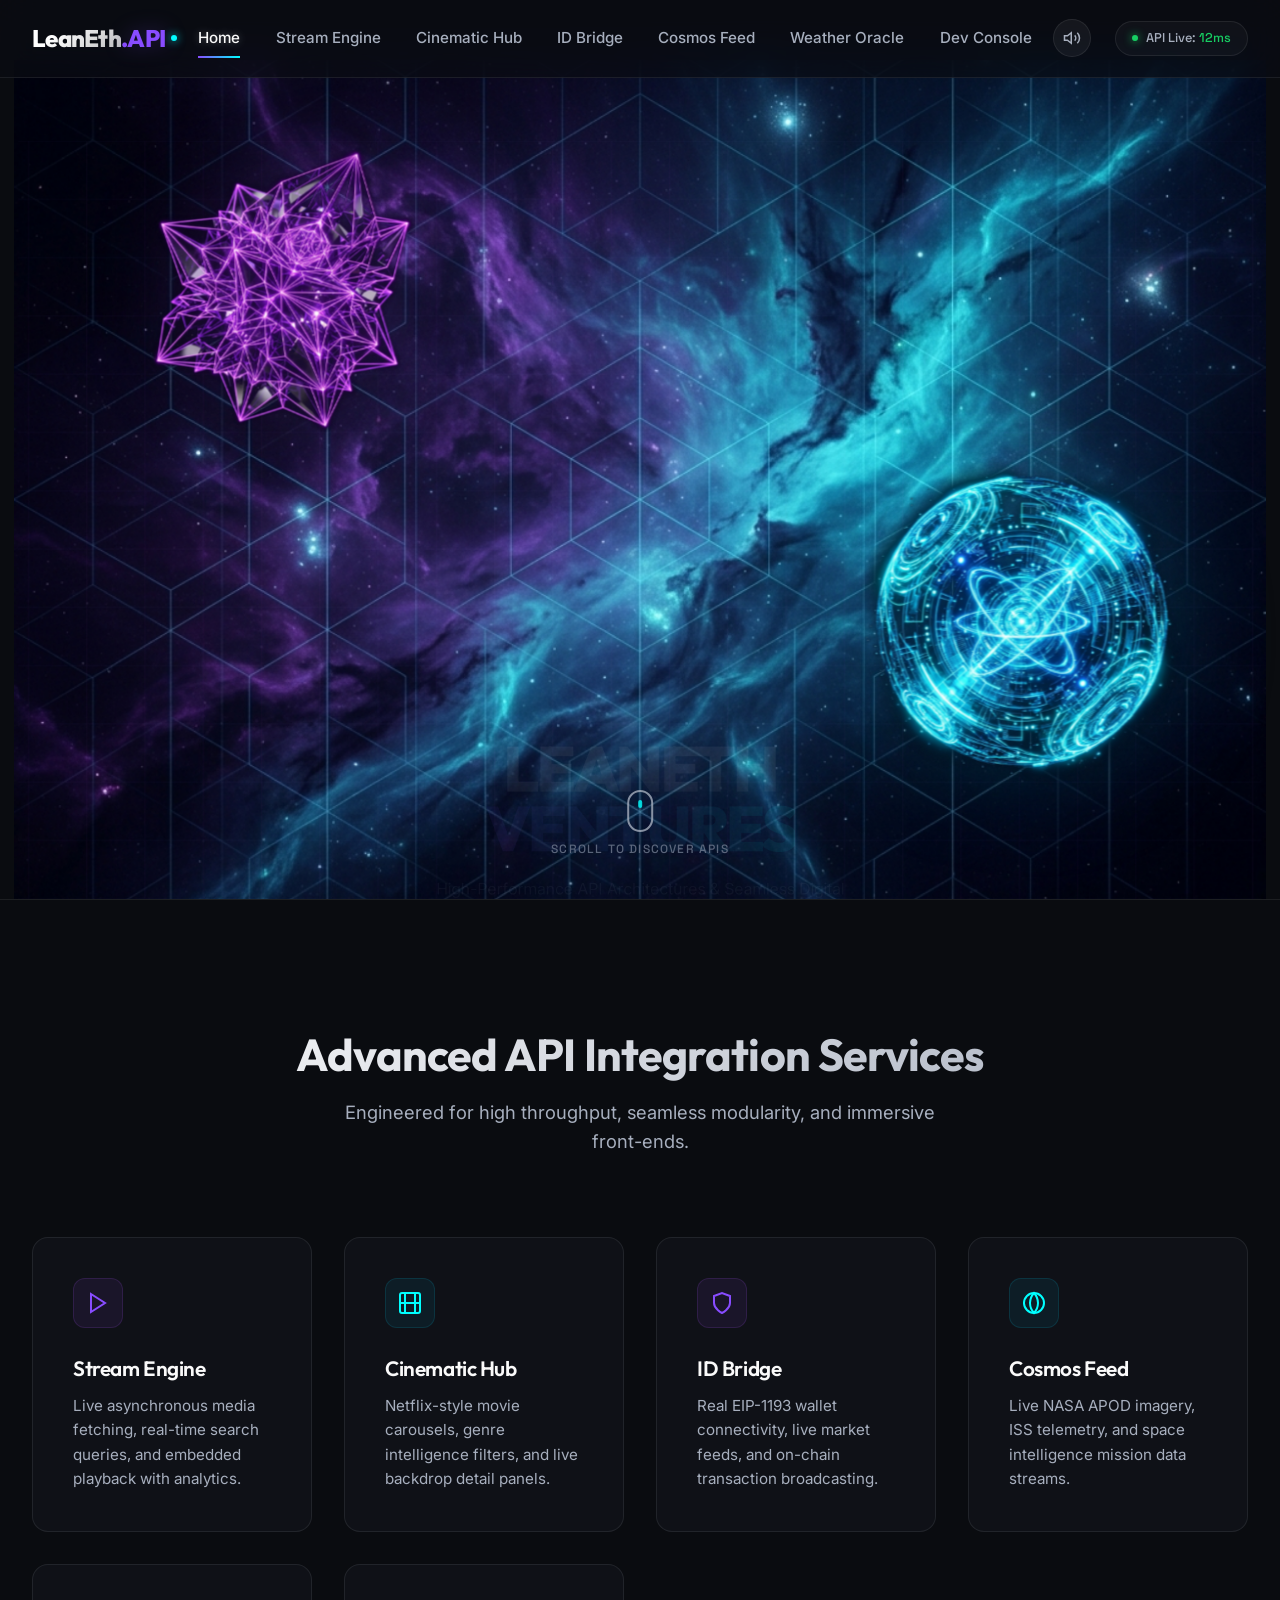
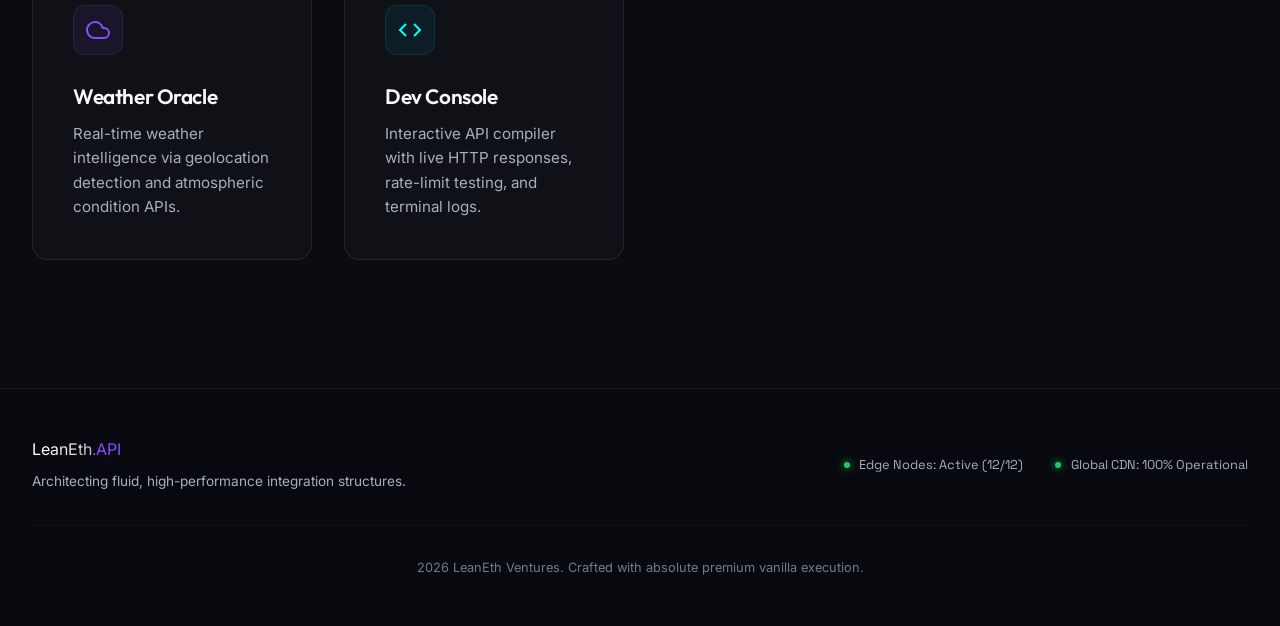
==== index_live.html @ 303ac773 "Fix cinema overlay: in-overlay trailer playback, back/play handlers, iframe allow" ====
﻿<!DOCTYPE html>
<html lang="en">
<head>
    <meta charset="UTF-8">
    <meta name="viewport" content="width=device-width, initial-scale=1.0">
    <title>LeanEth Ventures | High-Performance API Portfolio</title>
    <meta name="description" content="LeanEth Ventures - live streaming, cinematic hub, decentralized identity, NASA cosmos feed, weather intelligence, and developer console.">
    <link rel="preconnect" href="https://fonts.googleapis.com">
    <link rel="preconnect" href="https://fonts.gstatic.com" crossorigin>
    <link href="https://fonts.googleapis.com/css2?family=Inter:wght@300;400;500;600;700&family=Outfit:wght@400;500;600;700;800&family=Space+Grotesk:wght@400;500;600;700&display=swap" rel="stylesheet">
    <link rel="stylesheet" href="css/main.css">
    <link rel="stylesheet" href="css/hero.css">
    <link rel="stylesheet" href="css/router.css">
    <link rel="stylesheet" href="css/dashboards.css">
    <link rel="stylesheet" href="css/api-panels.css">
</head>
<body>
    <audio id="sound-click" src="https://assets.mixkit.co/active_storage/sfx/2568/2568-84.wav" preload="auto"></audio>
    <audio id="sound-success" src="https://assets.mixkit.co/active_storage/sfx/2019/2019-84.wav" preload="auto"></audio>
    <div id="transition-curtain">
        <div class="curtain-line"></div>
        <div class="curtain-logo">LeanEth</div>
    </div>
    <header class="navbar">
        <div class="nav-container">
            <a href="#home" class="nav-logo" id="logo-nav">
                <span class="logo-text">LeanEth</span><span class="logo-sub">.API</span>
                <span class="logo-pulse"></span>
            </a>
            <nav class="nav-links">
                <a href="#home" class="nav-link active" data-link="home">Home</a>
                <a href="#stream" class="nav-link" data-link="stream">Stream Engine</a>
                <a href="#cinema" class="nav-link" data-link="cinema">Cinematic Hub</a>
                <a href="#identity" class="nav-link" data-link="identity">ID Bridge</a>
                <a href="#cosmos" class="nav-link" data-link="cosmos">Cosmos Feed</a>
                <a href="#weather" class="nav-link" data-link="weather">Weather Oracle</a>
                <a href="#sandbox" class="nav-link" data-link="sandbox">Dev Console</a>
            </nav>
            <button class="hamburger" id="hamburger-btn" aria-label="Menu">
                <span></span><span></span><span></span>
            </button>
            <div class="mobile-nav" id="mobile-nav">
                <a href="#home" class="nav-link active" data-link="home">Home</a>
                <a href="#stream" class="nav-link" data-link="stream">Stream Engine</a>
                <a href="#cinema" class="nav-link" data-link="cinema">Cinematic Hub</a>
                <a href="#identity" class="nav-link" data-link="identity">ID Bridge</a>
                <a href="#cosmos" class="nav-link" data-link="cosmos">Cosmos Feed</a>
                <a href="#weather" class="nav-link" data-link="weather">Weather Oracle</a>
                <a href="#sandbox" class="nav-link" data-link="sandbox">Dev Console</a>
            </div>
            <div class="nav-controls">
                <button class="sound-toggle" id="btn-sound" title="Toggle Interface Sounds">
                    <svg class="sound-icon-on" viewBox="0 0 24 24" width="18" height="18" fill="none" stroke="currentColor" stroke-width="2"><polygon points="11 5 6 9 2 9 2 15 6 15 11 19 11 5"></polygon><path d="M19.07 4.93a10 10 0 0 1 0 14.14M15.54 8.46a5 5 0 0 1 0 7.07"></path></svg>
                    <svg class="sound-icon-off hidden" viewBox="0 0 24 24" width="18" height="18" fill="none" stroke="currentColor" stroke-width="2"><polygon points="11 5 6 9 2 9 2 15 6 15 11 19 11 5"></polygon><line x1="23" y1="9" x2="17" y2="15"></line><line x1="17" y1="9" x2="23" y2="15"></line></svg>
                </button>
                <div class="api-status">
                    <span class="status-pulse"></span>
                    <span class="status-text">API Live: <span id="ping-ms">14ms</span></span>
                </div>
            </div>
        </div>
    </header>
    <main class="main-content">
        <!-- HOME -->
        <section id="home" class="view-panel active">
            <div class="parallax-container">
                <div class="parallax-layer layer-bg" style="background-image: url('assets/bg-nebula.png');"></div>
                <div class="parallax-layer layer-grid"></div>
                <div class="parallax-layer layer-shape-1"><img src="assets/shape3d-1.png" alt="3D Crystal" class="shape-3d float-anim-1"></div>
                <div class="parallax-layer layer-text">
                    <h1 class="hero-title"><span class="text-glow">LEANETH</span><span class="text-gradient">VENTURES</span></h1>
                    <p class="hero-subtitle">High-Performance API Architectures &amp; Seamless Digital Products</p>
                    <div class="hero-actions">
                        <a href="#stream" class="btn btn-primary btn-magnetic">Explore Portals</a>
                        <a href="#sandbox" class="btn btn-secondary btn-magnetic">Developer Console</a>
                    </div>
                </div>
                <div class="parallax-layer layer-shape-2"><img src="assets/shape3d-2.png" alt="3D Sphere" class="shape-3d float-anim-2"></div>
                <div class="scroll-indicator"><span class="mouse-icon"><span class="mouse-wheel"></span></span><span class="scroll-label">Scroll to Discover APIs</span></div>
            </div>
            <div class="home-features">
                <div class="features-header">
                    <h2>Advanced API Integration Services</h2>
                    <p>Engineered for high throughput, seamless modularity, and immersive front-ends.</p>
                </div>
                <div class="feature-grid">
                    <div class="feature-card" onclick="navigateTo('stream')"><div class="feature-icon"><svg viewBox="0 0 24 24" width="24" height="24" fill="none" stroke="currentColor" stroke-width="2"><polygon points="5 3 19 12 5 21 5 3"></polygon></svg></div><h3>Stream Engine</h3><p>Live asynchronous media fetching, real-time search queries, and embedded playback with analytics.</p></div>
                    <div class="feature-card" onclick="navigateTo('cinema')"><div class="feature-icon"><svg viewBox="0 0 24 24" width="24" height="24" fill="none" stroke="currentColor" stroke-width="2"><rect x="2" y="2" width="20" height="20" rx="2"></rect><line x1="7" y1="2" x2="7" y2="22"></line><line x1="17" y1="2" x2="17" y2="22"></line><line x1="2" y1="12" x2="22" y2="12"></line></svg></div><h3>Cinematic Hub</h3><p>Netflix-style movie carousels, genre intelligence filters, and live backdrop detail panels.</p></div>
                    <div class="feature-card" onclick="navigateTo('identity')"><div class="feature-icon"><svg viewBox="0 0 24 24" width="24" height="24" fill="none" stroke="currentColor" stroke-width="2"><path d="M12 22s8-4 8-10V5l-8-3-8 3v7c0 6 8 10 8 10z"></path></svg></div><h3>ID Bridge</h3><p>Real EIP-1193 wallet connectivity, live market feeds, and on-chain transaction broadcasting.</p></div>
                    <div class="feature-card" onclick="navigateTo('cosmos')"><div class="feature-icon"><svg viewBox="0 0 24 24" width="24" height="24" fill="none" stroke="currentColor" stroke-width="2"><circle cx="12" cy="12" r="10"></circle><path d="M12 2a15.3 15.3 0 0 1 4 10 15.3 15.3 0 0 1-4 10 15.3 15.3 0 0 1-4-10 15.3 15.3 0 0 1 4-10z"></path></svg></div><h3>Cosmos Feed</h3><p>Live NASA APOD imagery, ISS telemetry, and space intelligence mission data streams.</p></div>
                    <div class="feature-card" onclick="navigateTo('weather')"><div class="feature-icon"><svg viewBox="0 0 24 24" width="24" height="24" fill="none" stroke="currentColor" stroke-width="2"><path d="M18 10h-1.26A8 8 0 1 0 9 20h9a5 5 0 0 0 0-10z"></path></svg></div><h3>Weather Oracle</h3><p>Real-time weather intelligence via geolocation detection and atmospheric condition APIs.</p></div>
                    <div class="feature-card" onclick="navigateTo('sandbox')"><div class="feature-icon"><svg viewBox="0 0 24 24" width="24" height="24" fill="none" stroke="currentColor" stroke-width="2"><polyline points="16 18 22 12 16 6"></polyline><polyline points="8 6 2 12 8 18"></polyline></svg></div><h3>Dev Console</h3><p>Interactive API compiler with live HTTP responses, rate-limit testing, and terminal logs.</p></div>
                </div>
            </div>
        </section>

        <!-- STREAM ENGINE -->
        <section id="stream" class="view-panel">
            <div class="dashboard-wrapper">
                <div class="dashboard-header"><div><span class="badge badge-purple">Live Streams + Search</span><h1>Stream Engine</h1><p>Live news channels from major global networks, or search for content.</p></div><div class="dashboard-actions"><input type="text" id="yt-search-input" placeholder="Search streams or topics..." class="search-input"><button id="yt-search-btn" class="btn btn-primary">Search</button></div></div>
                <div class="stream-tabs">
                    <button class="stream-tab active" data-tab="news">&#128250; Live</button>
                    <button class="stream-tab" data-tab="search">&#128269; Search</button>
                </div>
                <div class="stream-hero" id="stream-hero">
                    <div class="stream-hero-backdrop" id="stream-hero-backdrop"></div>
                    <div class="stream-hero-gradient"></div>
                    <div class="stream-hero-content">
                        <div class="stream-hero-logo" id="stream-hero-logo"></div>
                        <div class="stream-hero-text">
                            <h2 class="stream-hero-title" id="stream-hero-title">Select a Stream</h2>
                            <p class="stream-hero-desc" id="stream-hero-desc">Choose a channel from the list or search for content.</p>
                        </div>
                    </div>
                </div>
                <div class="dashboard-grid">
                    <div class="grid-card main-pane"><div class="player-container"><div class="player-aspect"><div id="yt-player-placeholder" class="player-placeholder"><div class="placeholder-logo"><span class="logo-text">LeanEth</span><span class="logo-sub">.API</span></div><p>Select a stream or search for content.</p></div><div id="yt-player"></div></div></div><div class="video-meta"><h2 id="yt-video-title">Select a Stream</h2><p id="yt-video-desc">Choose a channel from the list or search for content.</p></div></div>
                    <div class="grid-card catalog-pane"><div class="pane-header"><h3 id="stream-pane-title">&#127250; Live Channels</h3><span class="api-ping-indicator" id="yt-api-status">Ready</span></div><div class="video-list-scrollable" id="yt-video-list"></div></div>
                    <div class="grid-card full-width metrics-pane"><div class="metrics-grid"><div class="metric-box"><span class="metric-label">Stream Latency</span><span class="metric-val text-cyan" id="yt-metric-latency">--</span></div><div class="metric-box"><span class="metric-label">Cache Status</span><span class="metric-val text-purple">HIT (Varnish)</span></div><div class="metric-box"><span class="metric-label">Source</span><span class="metric-val" id="yt-metric-quota">Live Stream</span></div><div class="metric-box"><span class="metric-label">Stream Type</span><span class="metric-val text-glow">Live / On-Demand</span></div></div></div>
                </div>
            </div>
        </section>

        <!-- CINEMATIC HUB -->
        <section id="cinema" class="view-panel">
            <div class="cinema-wrapper">
                <div class="cinema-hero" id="cinema-hero">
                    <div class="cinema-hero-backdrop" id="cinema-hero-backdrop"></div>
                    <div class="cinema-hero-gradient"></div>
                    <div class="cinema-hero-content">
                        <span class="cinema-hero-badge" id="cinema-hero-badge">Trending</span>
                        <h1 class="cinema-hero-title" id="cinema-hero-title">Loading...</h1>
                        <div class="cinema-hero-meta">
                            <span id="cinema-hero-year">—</span>
                            <span class="cinema-hero-rating" id="cinema-hero-rating">★ —</span>
                            <span id="cinema-hero-genre">—</span>
                        </div>
                        <p class="cinema-hero-desc" id="cinema-hero-desc">Discover the latest movies</p>
                        <div class="cinema-hero-actions">
                            <button class="btn btn-primary btn-glow btn-play-hero" id="cinema-hero-play">&#9654; Play</button>
                            <button class="btn btn-secondary btn-info-hero" id="cinema-hero-info">More Info</button>
                        </div>
                    </div>
                    <div class="cinema-hero-dots" id="cinema-hero-dots"></div>
                </div>
                <div class="cinema-browser">
                    <div class="cinema-type-tabs">
                        <button class="cinema-type-tab active" data-type="movie">&#127910; Movies</button>
                        <button class="cinema-type-tab" data-type="tv">&#128250; TV Series</button>
                    </div>
                    <div class="cinema-tabs" id="cinema-tabs">
                        <button class="cinema-tab active" data-company="">Trending</button>
                        <button class="cinema-tab" data-company="213"><img class="tab-logo-img" src="" alt="Netflix" data-cid="213"><span>Netflix</span></button>
                        <button class="cinema-tab" data-company="19551"><img class="tab-logo-img" src="" alt="HBO" data-cid="19551"><span>HBO</span></button>
                        <button class="cinema-tab" data-company="174"><img class="tab-logo-img" src="" alt="Warner" data-cid="174"><span>Warner</span></button>
                        <button class="cinema-tab" data-company="420"><img class="tab-logo-img" src="" alt="Marvel" data-cid="420"><span>Marvel</span></button>
                        <button class="cinema-tab" data-company="2"><img class="tab-logo-img" src="" alt="Disney" data-cid="2"><span>Disney</span></button>
                        <button class="cinema-tab" data-watch="9"><img class="tab-logo-img" src="" alt="Prime Video" data-cid="9"><span>Prime Video</span></button>
                        <button class="cinema-tab" data-watch="350"><img class="tab-logo-img" src="" alt="Apple TV+" data-cid="350"><span>Apple TV+</span></button>
                        <button class="cinema-tab" data-watch="15"><img class="tab-logo-img" src="" alt="Hulu" data-cid="15"><span>Hulu</span></button>
                        <button class="cinema-tab" data-watch="2303"><img class="tab-logo-img" src="" alt="Paramount+" data-cid="2303"><span>Paramount+</span></button>
                        <button class="cinema-tab" data-watch="386"><img class="tab-logo-img" src="" alt="Peacock" data-cid="386"><span>Peacock</span></button>
                        <button class="cinema-tab" data-watch="2528"><img class="tab-logo-img" src="" alt="YouTube TV" data-cid="2528"><span>YouTube TV</span></button>
                        <button class="cinema-tab" data-watch="257"><img class="tab-logo-img" src="" alt="fuboTV" data-cid="257"><span>fuboTV</span></button>
                        <button class="cinema-tab" data-watch="300"><img class="tab-logo-img" src="" alt="Pluto TV" data-cid="300"><span>Pluto TV</span></button>
                        <button class="cinema-tab" data-company="celebrities">&#127916; Celebrities</button>
                    </div>
                    <div class="cinema-search" id="cinema-search">
                        <input type="text" id="cinema-search-input" placeholder="Search movies, actors, keywords..." class="search-input">
                        <button id="cinema-search-btn" class="btn btn-primary">Search</button>
                    </div>
                    <div class="genre-pill-slider" id="genre-pill-slider">
                        <button class="genre-pill active" data-genre="all">All Genres</button>
                        <button class="genre-pill" data-genre="action">Action</button>
                        <button class="genre-pill" data-genre="sci-fi">Sci-Fi</button>
                        <button class="genre-pill" data-genre="adventure">Adventure</button>
                        <button class="genre-pill" data-genre="horror">Horror</button>
                        <button class="genre-pill" data-genre="comedy">Comedy</button>
                        <button class="genre-pill" data-genre="drama">Drama</button>
                        <button class="genre-pill" data-genre="animation">Animation</button>
                    </div>
                    <div class="movie-carousel-container">
                        <div class="movie-carousel" id="movie-cards-container"></div>
                        <button class="carousel-nav nav-left" id="carousel-left"><svg viewBox="0 0 24 24" width="24" height="24" fill="none" stroke="currentColor" stroke-width="2"><polyline points="15 18 9 12 15 6"></polyline></svg></button>
                        <button class="carousel-nav nav-right" id="carousel-right"><svg viewBox="0 0 24 24" width="24" height="24" fill="none" stroke="currentColor" stroke-width="2"><polyline points="9 18 15 12 9 6"></polyline></svg></button>
                    </div>
                </div>
            </div>
            <div class="cinema-overlay hidden" id="cinema-overlay">
                <div class="cinema-overlay-scroll">
                    <div class="cinema-overlay-backdrop" id="cinema-overlay-backdrop">
                        <div class="cinema-overlay-gradient"></div>
                    </div>
                    <div class="cinema-overlay-body">
                        <div class="cinema-overlay-poster-col">
                            <img src="" id="cinema-overlay-poster" alt="Poster">
                        </div>
                        <div class="cinema-overlay-details">
                            <h2 id="cinema-overlay-title">Title</h2>
                            <div class="cinema-overlay-meta">
                                <span id="cinema-overlay-year">—</span>
                                <span class="cinema-rating" id="cinema-overlay-rating">★ —</span>
                                <span id="cinema-overlay-genre">—</span>
                            </div>
                            <p class="cinema-overview" id="cinema-overlay-overview"></p>
                            <button class="btn btn-primary btn-glow btn-play-overlay" id="cinema-overlay-play">&#9654; Play</button>
                            <div class="movie-player-wrap hidden" id="cinema-overlay-player"><iframe id="cinema-overlay-iframe" width="100%" height="100%" frameborder="0" allowfullscreen allow="autoplay"></iframe></div>
                            <div class="episode-picker hidden" id="episode-picker"><div class="episode-picker-inner" id="episode-picker-inner"></div></div>
                            <div class="cinema-overlay-back-wrap">
                                <button class="cinema-overlay-back" id="cinema-overlay-back">&#8592; Back</button>
                                <button class="cinema-overlay-close" id="cinema-overlay-close">&times;</button>
                            </div>
                            <div class="cinema-extra" id="cinema-overlay-extra"></div>
                            <div class="cinema-trailers-section" id="cinema-trailers-section">
                                <h4>Trailers</h4>
                                <div class="cinema-trailers" id="cinema-overlay-trailers"></div>
                            </div>
                            <div class="cinema-cast-section">
                                <h4>Cast</h4>
                                <div class="cinema-cast" id="cinema-overlay-cast"></div>
                            </div>
                            <div class="cinema-posters-section" id="cinema-posters-section">
                                <h4>Posters</h4>
                                <div class="cinema-posters" id="cinema-overlay-posters"></div>
                            </div>
                        </div>
                    </div>
                </div>
            </div>
        </section>

        <!-- IDENTITY BRIDGE -->
        <section id="identity" class="view-panel">
            <div class="dashboard-wrapper">
                <div class="dashboard-header"><div><span class="badge badge-purple">Web3 EIP-1193 JSON-RPC</span><h1>Decentralized Identity Bridge</h1><p>Real EVM wallet connections, live CoinGecko feeds, and on-chain transaction broadcasting.</p></div><button id="web3-connect-btn" class="btn btn-primary btn-glow">Connect Wallet</button></div>
                <div class="web3-grid">
                    <div class="grid-card wallet-status-card">
                        <div class="card-header-accent font-space"><h3>WALLET IDENTITY</h3><span class="wallet-badge" id="wallet-connected-badge">DISCONNECTED</span></div>
                        <div class="wallet-body">
                            <div class="wallet-stat-row"><span class="label">Provider</span><span class="val text-muted" id="wallet-provider-val">-</span></div>
                            <div class="wallet-stat-row"><span class="label">Address</span><span class="val font-mono" id="wallet-address-val">0x0000...0000</span></div>
                            <div class="wallet-stat-row"><span class="label">Balance</span><span class="val text-glow" id="wallet-balance-val">0.00 ETH</span></div>
                            <div class="wallet-stat-row"><span class="label">Network</span><span class="val text-cyan" id="wallet-network-val">Not Connected</span></div>
                            <div class="wallet-stat-row"><span class="label">Chain ID</span><span class="val font-mono" id="wallet-chain-val">-</span></div>
                            <div class="wallet-actions hidden" id="wallet-actions-section">
                                <button class="btn btn-secondary btn-full" id="web3-sign-btn">Sign Auth Message</button>
                                <button class="btn btn-primary btn-full btn-glow" id="web3-send-btn">Send Test Tx</button>
                            </div>
                        </div>
                    </div>
                    <div class="grid-card live-market-card">
                        <div class="card-header-accent font-space"><h3>LIVE CRYPTO MARKETS - COINGECKO</h3><span class="ticker-update-time" id="market-update-time">Updating...</span></div>
                        <div class="market-chart-container">
                            <div class="market-prices" id="crypto-prices-grid">
                                <div class="price-pill"><span class="coin-symbol">ETH</span><span class="coin-price" id="ticker-eth-price">,420.25</span><span class="coin-change text-success" id="ticker-eth-change">+2.4%</span></div>
                                <div class="price-pill"><span class="coin-symbol">BTC</span><span class="coin-price" id="ticker-btc-price">,540.80</span><span class="coin-change text-success" id="ticker-btc-change">+1.8%</span></div>
                                <div class="price-pill"><span class="coin-symbol">SOL</span><span class="coin-price" id="ticker-sol-price">.30</span><span class="coin-change text-success" id="ticker-sol-change">+3.1%</span></div>
                                <div class="price-pill"><span class="coin-symbol">MATIC</span><span class="coin-price" id="ticker-matic-price">.89</span><span class="coin-change text-error" id="ticker-matic-change">-0.7%</span></div>
                            </div>
                            <div class="svg-chart-wrapper">
                                <svg class="crypto-chart-svg" viewBox="0 0 500 150">
                                    <defs><linearGradient id="chart-gradient" x1="0" y1="0" x2="0" y2="1"><stop offset="0%" stop-color="var(--accent-purple)" stop-opacity="0.4"/><stop offset="100%" stop-color="var(--accent-purple)" stop-opacity="0.0"/></linearGradient></defs>
                                    <line x1="0" y1="30" x2="500" y2="30" stroke="rgba(255,255,255,0.05)" stroke-dasharray="5,5" /><line x1="0" y1="75" x2="500" y2="75" stroke="rgba(255,255,255,0.05)" stroke-dasharray="5,5" /><line x1="0" y1="120" x2="500" y2="120" stroke="rgba(255,255,255,0.05)" stroke-dasharray="5,5" />
                                    <path id="chart-glow-path" d="M 0 110 Q 100 80 200 95 T 400 45 T 500 25" fill="none" stroke="var(--accent-cyan)" stroke-width="3" filter="drop-shadow(0px 0px 5px var(--accent-cyan))" />
                                    <path id="chart-area-path" d="M 0 110 Q 100 80 200 95 T 400 45 T 500 25 L 500 150 L 0 150 Z" fill="url(#chart-gradient)" />
                                </svg>
                                <div class="chart-tooltip" id="chart-tooltip">Live market data via CoinGecko API</div>
                            </div>
                        </div>
                    </div>
                    <div class="grid-card tx-log-card">
                        <div class="card-header-accent font-space"><h3>TRANSACTION FEED</h3><span class="api-ping-indicator" id="tx-log-status">Idle</span></div>
                        <div class="tx-log-list font-mono" id="tx-log-list"><div class="tx-log-item text-muted">// Connect a wallet to view live transaction feed...</div></div>
                    </div>
                </div>
            </div>
            <div class="web3-modal-overlay hidden" id="web3-modal">
                <div class="web3-modal-card glass-panel">
                    <div class="modal-header"><h3>Connect Identity Wallet</h3><button class="modal-close" id="web3-modal-close">&times;</button></div>
                    <p class="modal-subtitle">Select your Web3 provider to authenticate your decentralized identity.</p>
                    <div class="modal-wallets">
                        <button class="wallet-option" data-wallet="metamask"><span class="wallet-icon">&#128058;</span><div class="wallet-info"><span class="wallet-name">MetaMask</span><span class="wallet-desc">Browser Extension EIP-1193</span></div><span class="wallet-status" id="metamask-status">Detecting...</span></button>
                        <button class="wallet-option" data-wallet="trust"><span class="wallet-icon">&#128142;</span><div class="wallet-info"><span class="wallet-name">Trust Wallet</span><span class="wallet-desc">Mobile &amp; Extension EIP-1193</span></div><span class="wallet-status" id="trust-status">Detecting...</span></button>
                        <button class="wallet-option" data-wallet="coinbase"><span class="wallet-icon">&#128737;</span><div class="wallet-info"><span class="wallet-name">Coinbase Wallet</span><span class="wallet-desc">Extension &amp; SDK EIP-1193</span></div><span class="wallet-status" id="coinbase-status">Detecting...</span></button>
                        <button class="wallet-option" data-wallet="brave"><span class="wallet-icon">&#128049;</span><div class="wallet-info"><span class="wallet-name">Brave Wallet</span><span class="wallet-desc">Built-in Browser Wallet</span></div><span class="wallet-status" id="brave-status">Detecting...</span></button>
                        <button class="wallet-option" data-wallet="rabby"><span class="wallet-icon">&#128100;</span><div class="wallet-info"><span class="wallet-name">Rabby Wallet</span><span class="wallet-desc">Desktop Extension EIP-1193</span></div><span class="wallet-status" id="rabby-status">Detecting...</span></button>
                        <button class="wallet-option" data-wallet="walletconnect"><span class="wallet-icon">&#9889;</span><div class="wallet-info"><span class="wallet-name">WalletConnect</span><span class="wallet-desc">QR Bridge Mobile Wallets</span></div><span class="wallet-status">Demo Mode</span></button>
                        <button class="wallet-option" data-wallet="ledger"><span class="wallet-icon">&#128272;</span><div class="wallet-info"><span class="wallet-name">Ledger Hardware</span><span class="wallet-desc">Cold Storage HID Bridge</span></div><span class="wallet-status">Demo Mode</span></button>
                    </div>
                </div>
            </div>
            <div class="web3-modal-overlay hidden" id="web3-tx-modal">
                <div class="web3-modal-card glass-panel text-center">
                    <div class="modal-header"><h3 id="tx-modal-title">Web3 Request</h3><button class="modal-close" id="web3-tx-close">&times;</button></div>
                    <div class="tx-modal-body">
                        <div class="wallet-connect-spinner" id="tx-spinner"><div class="double-bounce1"></div><div class="double-bounce2"></div></div>
                        <p id="tx-modal-status" class="font-space">Awaiting wallet confirmation...</p>
                        <div id="tx-modal-details" class="tx-details-box glass-panel font-mono text-left hidden"></div>
                        <button class="btn btn-secondary hidden" id="tx-modal-done-btn">Confirm</button>
                    </div>
                </div>
            </div>
        </section>

        <!-- COSMOS FEED -->
        <section id="cosmos" class="view-panel">
            <div class="dashboard-wrapper">
                <div class="dashboard-header"><div><span class="badge badge-cyan">NASA Open APIs Space Intelligence</span><h1>Cosmos Intelligence Feed</h1><p>Live NASA Astronomy Picture of the Day, ISS telemetry, and space mission data.</p></div><div class="dashboard-actions"><input type="date" id="apod-date-input" class="search-input" style="max-width:180px"><button id="apod-fetch-btn" class="btn btn-primary">Load Date</button></div></div>
                <div class="cosmos-grid">
                    <div class="grid-card apod-main-card">
                        <div class="apod-image-container" id="apod-image-wrap">
                            <div class="apod-loading" id="apod-loading"><div class="cosmos-spinner"></div><p>Fetching cosmic imagery from NASA...</p></div>
                            <img id="apod-img" src="" alt="Astronomy Picture of the Day" class="apod-img hidden">
                            <iframe id="apod-video" src="" frameborder="0" allowfullscreen class="apod-video hidden"></iframe>
                        </div>
                        <div class="apod-meta">
                            <div class="apod-meta-header"><span class="badge badge-purple" id="apod-date-badge">Loading...</span><span class="badge badge-cyan" id="apod-media-type">IMAGE</span></div>
                            <h2 id="apod-title">Astronomy Picture of the Day</h2>
                            <p id="apod-explanation" class="apod-explanation">Fetching today's cosmic wonder from NASA's open API...</p>
                            <p class="apod-copyright text-muted" id="apod-copyright"></p>
                        </div>
                    </div>
                    <div class="grid-card iss-card">
                        <div class="card-header-accent font-space"><h3>ISS LIVE TELEMETRY</h3><span class="api-ping-indicator" id="iss-status">Fetching...</span></div>
                        <div class="iss-body">
                            <div class="iss-visual"><div class="earth-icon">&#127757;</div><div class="iss-orbit-ring"><div class="iss-dot" id="iss-orbit-dot">&#128760;</div></div></div>
                            <div class="iss-stats">
                                <div class="wallet-stat-row"><span class="label">Latitude</span><span class="val font-mono text-cyan" id="iss-lat">-</span></div>
                                <div class="wallet-stat-row"><span class="label">Longitude</span><span class="val font-mono text-cyan" id="iss-lon">-</span></div>
                                <div class="wallet-stat-row"><span class="label">Altitude</span><span class="val font-mono">~408 km</span></div>
                                <div class="wallet-stat-row"><span class="label">Velocity</span><span class="val font-mono text-glow">27,600 km/h</span></div>
                                <div class="wallet-stat-row"><span class="label">Crew</span><span class="val" id="iss-crew">Loading...</span></div>
                            </div>
                        </div>
                    </div>
                    <div class="grid-card space-news-card">
                        <div class="card-header-accent font-space"><h3>SPACE NEWS - SPACEFLIGHT NEWS API</h3><span class="api-ping-indicator">Live Feed</span></div>
                        <div class="space-news-list" id="space-news-list"><div class="tx-log-item text-muted">Loading space news feed...</div></div>
                    </div>
                </div>
            </div>
        </section>

        <!-- WEATHER ORACLE -->
        <section id="weather" class="view-panel">
            <div class="dashboard-wrapper">
                <div class="dashboard-header"><div><span class="badge badge-cyan">OpenWeatherMap Geolocation API</span><h1>Weather Oracle</h1><p>Real-time atmospheric intelligence via auto-detected geolocation and meteorological data streams.</p></div><div class="dashboard-actions"><input type="text" id="weather-city-input" placeholder="Search city..." class="search-input" style="max-width:220px"><button id="weather-search-btn" class="btn btn-primary">Search</button><button id="weather-geo-btn" class="btn btn-secondary">My Location</button></div></div>
                <div class="weather-grid">
                    <div class="grid-card weather-main-card">
                        <div class="weather-hero" id="weather-hero">
                            <div class="weather-loading" id="weather-loading"><div class="cosmos-spinner"></div><p>Detecting your location...</p></div>
                            <div class="weather-display hidden" id="weather-display">
                                <div class="weather-icon-huge" id="weather-icon">&#9728;</div>
                                <div class="weather-temp-block"><span class="weather-temp" id="weather-temp">--C</span><span class="weather-feels" id="weather-feels">Feels like --C</span></div>
                                <div class="weather-location-block"><h2 id="weather-city-name">-</h2><p id="weather-description" class="text-muted">-</p></div>
                            </div>
                        </div>
                        <div class="weather-stats-row hidden" id="weather-stats">
                            <div class="w-stat"><span class="w-label">Humidity</span><span class="w-val text-cyan" id="weather-humidity">--%</span></div>
                            <div class="w-stat"><span class="w-label">Wind Speed</span><span class="w-val" id="weather-wind">-- km/h</span></div>
                            <div class="w-stat"><span class="w-label">Pressure</span><span class="w-val" id="weather-pressure">-- hPa</span></div>
                            <div class="w-stat"><span class="w-label">Visibility</span><span class="w-val" id="weather-visibility">-- km</span></div>
                            <div class="w-stat"><span class="w-label">UV Index</span><span class="w-val text-glow" id="weather-uv">--</span></div>
                            <div class="w-stat"><span class="w-label">Condition</span><span class="w-val" id="weather-condition">-</span></div>
                        </div>
                    </div>
                    <div class="grid-card forecast-card">
                        <div class="card-header-accent font-space"><h3>5-DAY FORECAST</h3><span class="api-ping-indicator">OpenWeatherMap</span></div>
                        <div class="forecast-list" id="forecast-list"><div class="tx-log-item text-muted">Enable location or search a city...</div></div>
                    </div>
                    <div class="grid-card geo-card">
                        <div class="card-header-accent font-space"><h3>IP GEOLOCATION - ipapi.co</h3><span class="api-ping-indicator">Live</span></div>
                        <div class="geo-body" id="geo-body">
                            <div class="wallet-stat-row"><span class="label">IP Address</span><span class="val font-mono text-cyan" id="geo-ip">Detecting...</span></div>
                            <div class="wallet-stat-row"><span class="label">Country</span><span class="val" id="geo-country">-</span></div>
                            <div class="wallet-stat-row"><span class="label">Region</span><span class="val" id="geo-region">-</span></div>
                            <div class="wallet-stat-row"><span class="label">City</span><span class="val" id="geo-city">-</span></div>
                            <div class="wallet-stat-row"><span class="label">ISP / Org</span><span class="val font-mono" id="geo-org">-</span></div>
                            <div class="wallet-stat-row"><span class="label">Timezone</span><span class="val" id="geo-tz">-</span></div>
                            <div class="wallet-stat-row"><span class="label">Currency</span><span class="val" id="geo-currency">-</span></div>
                        </div>
                    </div>
                </div>
            </div>
        </section>

        <!-- DEVELOPER SANDBOX -->
        <section id="sandbox" class="view-panel">
            <div class="dashboard-wrapper">
                <div class="dashboard-header"><div><span class="badge badge-cyan">RESTful API Sandbox</span><h1>LeanEth Developer Console</h1><p>Simulate requests to live APIs, view raw HTTP responses, and test rate-limiters.</p></div></div>
                <div class="sandbox-grid">
                    <div class="grid-card control-card">
                        <div class="card-header-accent font-space"><h3>REQUEST CONFIGURATOR</h3></div>
                        <div class="control-body">
                            <div class="control-group"><label for="api-endpoint-select">Select Endpoint</label><select id="api-endpoint-select" class="sandbox-select"><option value="/api/v1/auth/login">POST /api/v1/auth/login</option><option value="/api/v1/analytics/realtime">GET /api/v1/analytics/realtime</option><option value="/api/v1/webhooks/dispatch">POST /api/v1/webhooks/dispatch</option><option value="/api/v1/ai/generate">POST /api/v1/ai/generate</option><option value="/api/v1/rate-limit-test">GET /api/v1/rate-limit-test</option><option value="live:coingecko">LIVE GET /coingecko/markets</option><option value="live:iss">LIVE GET /iss/position</option><option value="live:ip">LIVE GET /ip/geolocation</option><option value="live:joke">LIVE GET /chuck-norris/joke</option><option value="live:apod">LIVE GET /nasa/apod</option></select></div>
                            <div class="control-group" id="sandbox-payload-group"><label for="api-payload-input">JSON Payload</label><textarea id="api-payload-input" class="sandbox-textarea font-mono">{"client_id":"leaneth_demo_key","scope":["read","write"]}</textarea></div>
                            <div class="control-group"><label>Headers</label><div class="headers-list"><div class="header-tag">Authorization: Bearer leaneth_token_xyz</div><div class="header-tag">X-LeanEth-Priority: High</div><div class="header-tag">Accept: application/json</div></div></div>
                            <button id="btn-fire-api" class="btn btn-primary btn-full btn-glow font-space">EXECUTE CALL</button>
                        </div>
                    </div>
                    <div class="grid-card console-card">
                        <div class="card-header-accent font-space"><h3>LEANETH CLUSTER TERMINAL</h3><span class="terminal-badge font-mono" id="term-status-code">200 OK</span></div>
                        <div class="console-body">
                            <div class="terminal-stats font-mono"><div>Latency: <span id="term-stat-latency" class="text-cyan">0ms</span></div><div>Server: <span class="text-purple">LeanEthEdge/1.22.4-Tokyo</span></div><div>Rate Limit: <span id="term-stat-ratelimit">99/100 remaining</span></div></div>
                            <div class="terminal-screen font-mono" id="terminal-output"><div class="terminal-line text-muted">// Console ready. Awaiting trigger execution from configurator...</div><div class="terminal-line text-cyan">guest@leaneth-edge-server ~ % _</div></div>
                        </div>
                    </div>
                </div>
            </div>
        </section>
    </main>

    <footer class="main-footer">
        <div class="footer-container">
            <div class="footer-brand"><span class="logo-text">LeanEth</span><span class="logo-sub">.API</span><p>Architecting fluid, high-performance integration structures.</p></div>
            <div class="footer-status font-space"><div class="status-item"><span class="dot pulse-green"></span><span>Edge Nodes: <span class="text-white">Active (12/12)</span></span></div><div class="status-item"><span class="dot pulse-green"></span><span>Global CDN: <span class="text-white">100% Operational</span></span></div></div>
            <div class="footer-copy">2026 LeanEth Ventures. Crafted with absolute premium vanilla execution.</div>
        </div>
    </footer>

    <script src="js/router.js" type="module"></script>
    <script src="js/parallax.js" type="module"></script>
    <script src="js/youtube-api.js" type="module"></script>
    <script src="js/tmdb-api.js" type="module"></script>
    <script src="js/crypto-api.js" type="module"></script>
    <script src="js/cosmos-api.js" type="module"></script>
    <script src="js/weather-api.js" type="module"></script>
    <script src="js/sandbox.js" type="module"></script>
    <script src="js/main.js" type="module"></script>
    <script>function navigateTo(s){var l=document.querySelector('[data-link="'+s+'"]');if(l)l.click();}</script>
</body>
</html>
---- css/main.css ----
/* CSS DESIGN SYSTEM & GLOBAL RESETS - LEANETH VENTURES */

:root {
    /* Color Palette (HSL Tailored) */
    --bg-dark: hsl(220, 25%, 5%);
    --bg-panel: hsla(220, 20%, 9%, 0.7);
    --bg-card: hsla(220, 18%, 14%, 0.4);
    --bg-card-hover: hsla(220, 18%, 20%, 0.6);
    
    --accent-purple: hsl(260, 100%, 65%);
    --accent-purple-glow: hsla(260, 100%, 65%, 0.25);
    --accent-cyan: hsl(180, 100%, 50%);
    --accent-cyan-glow: hsla(180, 100%, 50%, 0.25);
    
    --success: hsl(145, 80%, 45%);
    --success-glow: hsla(145, 80%, 45%, 0.3);
    --error: hsl(355, 85%, 55%);
    
    --text-primary: hsl(0, 0%, 98%);
    --text-secondary: hsl(220, 15%, 70%);
    --text-muted: hsl(220, 12%, 50%);
    
    /* Layout Tokens */
    --border-glow: 1px solid rgba(255, 255, 255, 0.08);
    --border-accent: 1px solid hsla(260, 100%, 65%, 0.2);
    --radius-sm: 8px;
    --radius-md: 16px;
    --radius-lg: 24px;
    
    /* Timing Function (Apple Momentum) */
    --transition-premium: all 0.6s cubic-bezier(0.16, 1, 0.3, 1);
    --transition-fast: all 0.2s ease;
    
    /* Typography */
    --font-heading: 'Outfit', 'Space Grotesk', system-ui, sans-serif;
    --font-body: 'Inter', system-ui, -apple-system, sans-serif;
}

/* Base Resets */
*, *::before, *::after {
    box-sizing: border-box;
    margin: 0;
    padding: 0;
}

html {
    scroll-behavior: smooth;
    background-color: var(--bg-dark);
    color: var(--text-primary);
    font-family: var(--font-body);
    line-height: 1.6;
    overflow-x: hidden;
    -webkit-font-smoothing: antialiased;
}

body {
    min-height: 100vh;
    display: flex;
    flex-direction: column;
    overflow-x: hidden;
}

/* Scrollbar Customization */
::-webkit-scrollbar {
    width: 8px;
    height: 8px;
}
::-webkit-scrollbar-track {
    background: var(--bg-dark);
}
::-webkit-scrollbar-thumb {
    background: rgba(255, 255, 255, 0.1);
    border-radius: var(--radius-sm);
    border: 2px solid var(--bg-dark);
}
::-webkit-scrollbar-thumb:hover {
    background: var(--accent-purple);
}

/* Typography & Headings */
h1, h2, h3, h4, h5, h6 {
    font-family: var(--font-heading);
    font-weight: 700;
    letter-spacing: -0.02em;
    line-height: 1.2;
}

a {
    color: inherit;
    text-decoration: none;
    transition: var(--transition-fast);
}

/* Utility Layout Classes */
.hidden {
    display: none !important;
}

.text-center { text-align: center; }
.text-glow { text-shadow: 0 0 15px rgba(255, 255, 255, 0.2); }
.text-purple { color: var(--accent-purple); }
.text-cyan { color: var(--accent-cyan); }
.text-success { color: var(--success); }
.font-mono { font-family: 'Space Grotesk', monospace; font-size: 0.9em; }
.font-space { font-family: 'Space Grotesk', sans-serif; }

/* Sticky Navbar Styles */
.navbar {
    position: fixed;
    top: 0;
    left: 0;
    width: 100%;
    z-index: 1000;
    backdrop-filter: blur(20px) saturate(180%);
    background: rgba(10, 12, 18, 0.7);
    border-bottom: var(--border-glow);
    transition: var(--transition-premium);
}

.nav-container {
    max-width: 1400px;
    margin: 0 auto;
    padding: 1.2rem 2rem;
    display: flex;
    justify-content: space-between;
    align-items: center;
}

.nav-logo {
    display: flex;
    align-items: center;
    font-family: var(--font-heading);
    font-weight: 800;
    font-size: 1.5rem;
    letter-spacing: -0.03em;
}

.logo-text {
    background: linear-gradient(135deg, #fff 30%, rgba(255,255,255,0.7));
    -webkit-background-clip: text;
    -webkit-text-fill-color: transparent;
}

.logo-sub {
    color: var(--accent-purple);
    filter: drop-shadow(0 0 10px var(--accent-purple-glow));
}

.logo-pulse {
    width: 6px;
    height: 6px;
    background-color: var(--accent-cyan);
    border-radius: 50%;
    margin-left: 6px;
    box-shadow: 0 0 10px var(--accent-cyan);
    animation: pulse 2s infinite;
}

.nav-links {
    display: flex;
    gap: 2.2rem;
}

.nav-link {
    font-size: 0.95rem;
    font-weight: 500;
    color: var(--text-secondary);
    position: relative;
    padding: 0.2rem 0;
}

.nav-link:hover {
    color: var(--text-primary);
}

.nav-link::after {
    content: '';
    position: absolute;
    bottom: -4px;
    left: 0;
    width: 0;
    height: 2px;
    background: linear-gradient(90deg, var(--accent-purple), var(--accent-cyan));
    transition: var(--transition-premium);
}

.nav-link.active {
    color: var(--text-primary);
    text-shadow: 0 0 8px rgba(255, 255, 255, 0.3);
}

.nav-link.active::after {
    width: 100%;
}

.nav-controls {
    display: flex;
    align-items: center;
    gap: 1.5rem;
}

.sound-toggle {
    background: rgba(255, 255, 255, 0.05);
    border: var(--border-glow);
    color: var(--text-secondary);
    cursor: pointer;
    width: 38px;
    height: 38px;
    border-radius: 50%;
    display: flex;
    align-items: center;
    justify-content: center;
    transition: var(--transition-fast);
}

.sound-toggle:hover {
    background: rgba(255, 255, 255, 0.1);
    color: var(--text-primary);
    transform: scale(1.05);
}

.api-status {
    background: rgba(255, 255, 255, 0.03);
    border: var(--border-glow);
    border-radius: 30px;
    padding: 0.4rem 1rem;
    display: flex;
    align-items: center;
    gap: 0.5rem;
    font-family: 'Space Grotesk', sans-serif;
    font-size: 0.8rem;
    font-weight: 500;
}

.status-pulse {
    width: 6px;
    height: 6px;
    background-color: var(--success);
    border-radius: 50%;
    box-shadow: 0 0 8px var(--success);
    animation: pulse 1.5s infinite;
}

.status-text {
    color: var(--text-secondary);
}

#ping-ms {
    color: var(--success);
}

/* Premium Buttons & Interactive Elements */
.btn {
    display: inline-flex;
    align-items: center;
    justify-content: center;
    font-family: var(--font-heading);
    font-weight: 600;
    font-size: 0.95rem;
    padding: 0.9rem 2.2rem;
    border-radius: 30px;
    cursor: pointer;
    transition: var(--transition-premium);
    position: relative;
    overflow: hidden;
}

.btn-primary {
    background: linear-gradient(135deg, var(--accent-purple), hsl(280, 100%, 60%));
    color: var(--text-primary);
    border: none;
    box-shadow: 0 4px 20px rgba(168, 85, 247, 0.2);
}

.btn-primary:hover {
    box-shadow: 0 8px 30px rgba(168, 85, 247, 0.4);
    transform: translateY(-2px);
}

.btn-secondary {
    background: rgba(255, 255, 255, 0.05);
    border: var(--border-glow);
    color: var(--text-primary);
}

.btn-secondary:hover {
    background: rgba(255, 255, 255, 0.1);
    transform: translateY(-2px);
}

.btn-tiny {
    font-size: 0.8rem;
    padding: 0.4rem 1rem;
    border-radius: 20px;
}

.btn-glow::before {
    content: '';
    position: absolute;
    top: 0;
    left: -100%;
    width: 100%;
    height: 100%;
    background: linear-gradient(90deg, transparent, rgba(255,255,255,0.2), transparent);
    transition: 0.5s;
}

.btn-glow:hover::before {
    left: 100%;
}

.btn-full {
    width: 100%;
}

/* Badges */
.badge {
    display: inline-flex;
    align-items: center;
    padding: 0.35rem 0.9rem;
    border-radius: 20px;
    font-size: 0.75rem;
    font-weight: 600;
    letter-spacing: 0.05em;
    text-transform: uppercase;
    font-family: 'Space Grotesk', sans-serif;
    margin-bottom: 1rem;
}

.badge-purple {
    background: rgba(168, 85, 247, 0.1);
    color: var(--accent-purple);
    border: 1px solid rgba(168, 85, 247, 0.2);
}

.badge-cyan {
    background: rgba(6, 182, 212, 0.1);
    color: var(--accent-cyan);
    border: 1px solid rgba(6, 182, 212, 0.2);
}

/* Animations */
@keyframes pulse {
    0% { transform: scale(1); opacity: 0.7; }
    50% { transform: scale(1.3); opacity: 1; }
    100% { transform: scale(1); opacity: 0.7; }
}

/* Footer Styling */
.main-footer {
    margin-top: auto;
    border-top: var(--border-glow);
    background: rgba(8, 10, 15, 0.95);
    padding: 3rem 2rem;
    backdrop-filter: blur(10px);
}

.footer-container {
    max-width: 1400px;
    margin: 0 auto;
    display: flex;
    flex-wrap: wrap;
    justify-content: space-between;
    align-items: center;
    gap: 2rem;
}

.footer-brand p {
    font-size: 0.85rem;
    color: var(--text-secondary);
    margin-top: 0.5rem;
}

.footer-status {
    display: flex;
    gap: 2rem;
    font-size: 0.8rem;
}

.status-item {
    display: flex;
    align-items: center;
    gap: 0.6rem;
    color: var(--text-secondary);
}

.dot {
    width: 6px;
    height: 6px;
    border-radius: 50%;
}

.pulse-green {
    background-color: var(--success);
    box-shadow: 0 0 8px var(--success);
    animation: pulse 1.5s infinite;
}

.footer-copy {
    width: 100%;
    text-align: center;
    font-size: 0.8rem;
    color: var(--text-muted);
    border-top: 1px solid rgba(255, 255, 255, 0.03);
    padding-top: 2rem;
}

/* Glass panel */
.glass-panel {
    background: var(--bg-panel);
    backdrop-filter: blur(16px) saturate(180%);
    border: var(--border-glow);
    border-radius: var(--radius-md);
}

/* Hamburger Menu Button */
.hamburger {
    display: none;
    flex-direction: column;
    justify-content: center;
    align-items: center;
    width: 40px;
    height: 40px;
    background: rgba(255, 255, 255, 0.05);
    border: var(--border-glow);
    border-radius: 8px;
    cursor: pointer;
    padding: 8px;
    gap: 5px;
    z-index: 1001;
}

.hamburger span {
    display: block;
    width: 22px;
    height: 2px;
    background: var(--text-primary);
    border-radius: 2px;
    transition: var(--transition-fast);
}

.hamburger.active span:nth-child(1) {
    transform: rotate(45deg) translate(5px, 5px);
}

.hamburger.active span:nth-child(2) {
    opacity: 0;
}

.hamburger.active span:nth-child(3) {
    transform: rotate(-45deg) translate(5px, -5px);
}

/* Mobile Navigation Overlay */
.mobile-nav {
    display: none;
    position: fixed;
    top: 0;
    right: -100%;
    width: 280px;
    height: 100vh;
    background: rgba(8, 10, 15, 0.98);
    backdrop-filter: blur(24px);
    border-left: var(--border-glow);
    z-index: 1002;
    flex-direction: column;
    padding: 5rem 2rem 2rem;
    gap: 0.5rem;
    transition: right 0.4s cubic-bezier(0.16, 1, 0.3, 1);
}

.mobile-nav.open {
    display: flex;
    right: 0;
}

.mobile-nav .nav-link {
    padding: 0.8rem 1rem;
    border-radius: var(--radius-sm);
    font-size: 1.1rem;
    color: var(--text-secondary);
    transition: var(--transition-fast);
}

.mobile-nav .nav-link:hover {
    background: rgba(255, 255, 255, 0.05);
    color: var(--text-primary);
}

.mobile-nav .nav-link.active {
    color: var(--accent-cyan);
    background: rgba(6, 182, 212, 0.08);
}

.mobile-nav-overlay {
    display: none;
    position: fixed;
    inset: 0;
    background: rgba(0, 0, 0, 0.6);
    z-index: 998;
}

.mobile-nav-overlay.open {
    display: block;
}

/* Stream Tabs */
.stream-tabs {
    display: flex;
    gap: 0.5rem;
    margin-bottom: 1.5rem;
}

.stream-tab {
    background: rgba(255, 255, 255, 0.03);
    border: var(--border-glow);
    padding: 0.6rem 1.4rem;
    border-radius: 20px;
    color: var(--text-secondary);
    cursor: pointer;
    font-size: 0.9rem;
    font-weight: 500;
    transition: var(--transition-fast);
    font-family: var(--font-heading);
}

.stream-tab:hover {
    background: rgba(255, 255, 255, 0.08);
    color: var(--text-primary);
}

.stream-tab.active {
    background: rgba(168, 85, 247, 0.12);
    color: var(--accent-purple);
    border-color: rgba(168, 85, 247, 0.4);
}

/* Live News Dot */
.news-thumb {
    position: relative;
}

.live-dot {
    position: absolute;
    top: 4px;
    left: 4px;
    width: 8px;
    height: 8px;
    background: #ff3333;
    border-radius: 50%;
    z-index: 2;
    box-shadow: 0 0 6px rgba(255, 51, 51, 0.5);
}

.yt-thumb-contain {
    object-fit: contain !important;
    padding: 4px;
}

.news-card .yt-thumb-wrapper {
    width: 62px;
    height: 62px;
    background: #111;
    border-radius: 6px;
}
    z-index: 2;
    box-shadow: 0 0 8px #ff3333;
    animation: pulse 1.5s infinite;
}

/* Movie Extra Details */
.movie-extra-details {
    display: grid;
    grid-template-columns: repeat(3, 1fr);
    gap: 0.6rem;
    margin-top: 1.2rem;
    padding-top: 1.2rem;
    border-top: 1px solid rgba(255, 255, 255, 0.05);
}

.movie-detail-row {
    display: flex;
    flex-direction: column;
    gap: 0.15rem;
}

.detail-label {
    font-size: 0.7rem;
    text-transform: uppercase;
    letter-spacing: 0.05em;
    color: var(--text-muted);
    font-family: 'Space Grotesk', sans-serif;
}

.detail-val {
    font-size: 0.85rem;
    color: var(--text-secondary);
    font-weight: 500;
}

/* Cast Section */
.movie-cast-section {
    margin-top: 1.2rem;
    padding-top: 1.2rem;
    border-top: 1px solid rgba(255, 255, 255, 0.05);
}

.cast-heading {
    font-size: 0.9rem;
    font-weight: 600;
    margin-bottom: 0.8rem;
    color: var(--text-secondary);
}

.movie-cast {
    display: flex;
    gap: 1rem;
    overflow-x: auto;
    padding-bottom: 0.5rem;
}

.cast-item {
    flex-shrink: 0;
    text-align: center;
    width: 80px;
}

.cast-img {
    width: 60px;
    height: 60px;
    border-radius: 50%;
    object-fit: cover;
    margin: 0 auto 0.4rem;
    border: 2px solid rgba(255, 255, 255, 0.08);
}

.cast-placeholder {
    display: flex;
    align-items: center;
    justify-content: center;
    background: rgba(168, 85, 247, 0.15);
    color: var(--accent-purple);
    font-size: 1.2rem;
    font-weight: 700;
}

.cast-name {
    font-size: 0.7rem;
    font-weight: 600;
    color: var(--text-primary);
    line-height: 1.2;
    overflow: hidden;
    text-overflow: ellipsis;
    white-space: nowrap;
}

.cast-role {
    font-size: 0.65rem;
    color: var(--text-muted);
    overflow: hidden;
    text-overflow: ellipsis;
    white-space: nowrap;
}

/* Responsive Media Queries */
@media (max-width: 992px) {
    .nav-links {
        display: none;
    }
    .hamburger {
        display: flex;
    }
    .nav-controls {
        display: none;
    }
    .footer-container {
        flex-direction: column;
        text-align: center;
    }
    .footer-status {
        flex-direction: column;
        gap: 0.8rem;
    }
    .movie-extra-details {
        grid-template-columns: repeat(2, 1fr);
    }
}

@media (max-width: 768px) {
    .stream-tabs {
        overflow-x: auto;
        flex-wrap: nowrap;
        -webkit-overflow-scrolling: touch;
    }
    .stream-tab {
        white-space: nowrap;
        flex-shrink: 0;
    }
    .movie-extra-details {
        grid-template-columns: 1fr 1fr;
    }
}
---- css/hero.css ----
/* HERO 3D PARALLAX & HOME PAGE SECTION - LEANETH VENTURES */

.parallax-container {
    height: 100vh;
    width: 100%;
    position: relative;
    overflow: hidden;
    perspective: 8px; /* Standard CSS 3D perspective scroll base */
    perspective-origin: 50% 50%;
    display: flex;
    justify-content: center;
    align-items: center;
    border-bottom: var(--border-glow);
}

/* Layer Base Styling */
.parallax-layer {
    position: absolute;
    top: 0;
    left: 0;
    width: 100%;
    height: 100%;
    background-size: cover;
    background-position: center;
    display: flex;
    justify-content: center;
    align-items: center;
    will-change: transform;
}

/* Specific Layer Offsets & Scaling */
.layer-bg {
    transform: translateZ(-10px) scale(2.2);
    z-index: 1;
}

.layer-grid {
    transform: translateZ(-6px) scale(1.7);
    background-image: 
        linear-gradient(rgba(180, 100, 255, 0.03) 1px, transparent 1px),
        linear-gradient(90deg, rgba(180, 100, 255, 0.03) 1px, transparent 1px);
    background-size: 60px 60px;
    background-position: center;
    mix-blend-mode: screen;
    opacity: 0.8;
    z-index: 2;
}

.layer-shape-1 {
    transform: translateZ(-3px) scale(1.4);
    z-index: 3;
    pointer-events: none;
}

.layer-text {
    transform: translateZ(0) scale(1);
    z-index: 4;
    display: flex;
    flex-direction: column;
    justify-content: center;
    align-items: center;
    text-align: center;
    padding: 0 2rem;
    pointer-events: auto;
}

.layer-shape-2 {
    transform: translateZ(2px) scale(0.8);
    z-index: 5;
    pointer-events: none;
}

/* Parallax Shapes Tuning */
.shape-3d {
    position: absolute;
    max-width: 400px;
    height: auto;
    filter: drop-shadow(0 0 40px rgba(168, 85, 247, 0.15));
    mix-blend-mode: screen;
    opacity: 0; /* Starts invisible, fades in once transparentized dynamically */
}

.layer-shape-1 .shape-3d {
    left: 10%;
    top: 15%;
    max-width: 320px;
}

.layer-shape-2 .shape-3d {
    right: 8%;
    bottom: 12%;
    max-width: 360px;
    filter: drop-shadow(0 0 50px rgba(6, 182, 212, 0.2));
}

/* Typography styles in Hero */
.hero-title {
    font-size: 5.5rem;
    font-weight: 800;
    line-height: 0.95;
    letter-spacing: -0.05em;
    margin-bottom: 1.5rem;
    display: flex;
    flex-direction: column;
    align-items: center;
}

.text-glow {
    background: linear-gradient(180deg, #ffffff 40%, rgba(255,255,255,0.7) 100%);
    -webkit-background-clip: text;
    -webkit-text-fill-color: transparent;
    filter: drop-shadow(0 0 30px rgba(255, 255, 255, 0.15));
}

.text-gradient {
    background: linear-gradient(90deg, var(--accent-purple) 0%, var(--accent-cyan) 100%);
    -webkit-background-clip: text;
    -webkit-text-fill-color: transparent;
    filter: drop-shadow(0 0 20px var(--accent-purple-glow));
}

.hero-subtitle {
    font-size: 1.4rem;
    color: var(--text-secondary);
    max-width: 650px;
    margin-bottom: 3rem;
    font-weight: 400;
}

.hero-actions {
    display: flex;
    gap: 1.5rem;
}

/* Micro-Animations for Floating Elements */
.float-anim-1 {
    animation: float1 15s infinite ease-in-out alternate;
}

.float-anim-2 {
    animation: float2 18s infinite ease-in-out alternate;
}

@keyframes float1 {
    0% {
        transform: translateY(0) rotate(0deg) scale(1);
    }
    50% {
        transform: translateY(-20px) rotate(15deg) scale(1.05);
    }
    100% {
        transform: translateY(10px) rotate(-10deg) scale(0.95);
    }
}

@keyframes float2 {
    0% {
        transform: translateY(0) rotate(0deg) scale(1);
    }
    50% {
        transform: translateY(30px) rotate(-20deg) scale(0.98);
    }
    100% {
        transform: translateY(-15px) rotate(10deg) scale(1.03);
    }
}

/* Mouse Scroll Indicator */
.scroll-indicator {
    position: absolute;
    bottom: 2.5rem;
    left: 50%;
    transform: translateX(-50%);
    display: flex;
    flex-direction: column;
    align-items: center;
    gap: 0.5rem;
    z-index: 10;
    pointer-events: none;
    opacity: 0.8;
}

.mouse-icon {
    width: 26px;
    height: 42px;
    border: 2px solid var(--text-secondary);
    border-radius: 20px;
    position: relative;
}

.mouse-wheel {
    width: 4px;
    height: 8px;
    background-color: var(--accent-cyan);
    border-radius: 2px;
    position: absolute;
    top: 8px;
    left: 50%;
    transform: translateX(-50%);
    animation: scrollMouse 1.8s infinite ease-in-out;
}

.scroll-label {
    font-family: 'Space Grotesk', sans-serif;
    font-size: 0.75rem;
    font-weight: 500;
    letter-spacing: 0.1em;
    text-transform: uppercase;
    color: var(--text-muted);
}

@keyframes scrollMouse {
    0% { opacity: 1; transform: translate(-50%, 0); }
    50% { opacity: 0.3; transform: translate(-50%, 10px); }
    100% { opacity: 1; transform: translate(-50%, 0); }
}

/* Home Features Grid */
.home-features {
    max-width: 1400px;
    margin: 8rem auto;
    padding: 0 2rem;
}

.features-header {
    text-align: center;
    margin-bottom: 5rem;
}

.features-header h2 {
    font-size: 2.8rem;
    margin-bottom: 1rem;
    background: linear-gradient(135deg, #fff 0%, var(--text-secondary) 100%);
    -webkit-background-clip: text;
    -webkit-text-fill-color: transparent;
}

.features-header p {
    font-size: 1.15rem;
    color: var(--text-secondary);
    max-width: 600px;
    margin: 0 auto;
}

.feature-grid {
    display: grid;
    grid-template-columns: repeat(auto-fit, minmax(280px, 1fr));
    gap: 2rem;
}

.feature-card {
    background: var(--bg-panel);
    border: var(--border-glow);
    border-radius: var(--radius-md);
    padding: 2.5rem;
    transition: var(--transition-premium);
    display: flex;
    flex-direction: column;
    position: relative;
    overflow: hidden;
}

.feature-card::before {
    content: '';
    position: absolute;
    top: 0;
    left: 0;
    width: 100%;
    height: 100%;
    background: radial-gradient(100px circle at var(--x, 0px) var(--y, 0px), rgba(168, 85, 247, 0.08), transparent 80%);
    opacity: 0;
    transition: opacity 0.5s ease;
    pointer-events: none;
}

.feature-card:hover {
    transform: translateY(-5px);
    border-color: rgba(168, 85, 247, 0.2);
    box-shadow: 0 10px 30px rgba(10,12,18,0.5);
}

.feature-card:hover::before {
    opacity: 1;
}

.feature-icon {
    width: 50px;
    height: 50px;
    border-radius: 12px;
    background: rgba(168, 85, 247, 0.08);
    color: var(--accent-purple);
    display: flex;
    align-items: center;
    justify-content: center;
    margin-bottom: 1.8rem;
    border: 1px solid rgba(168, 85, 247, 0.15);
}

.feature-card:nth-child(2n) .feature-icon {
    background: rgba(6, 182, 212, 0.08);
    color: var(--accent-cyan);
    border-color: rgba(6, 182, 212, 0.15);
}

.feature-card h3 {
    font-size: 1.3rem;
    margin-bottom: 0.8rem;
    font-weight: 600;
}

.feature-card p {
    font-size: 0.95rem;
    color: var(--text-secondary);
}

/* Responsive Scaling */
@media (max-width: 1200px) {
    .hero-title {
        font-size: 4.2rem;
    }
    .layer-shape-1 .shape-3d {
        max-width: 240px;
    }
    .layer-shape-2 .shape-3d {
        max-width: 260px;
    }
}

@media (max-width: 768px) {
    .hero-title {
        font-size: 3rem;
    }
    .hero-subtitle {
        font-size: 1.1rem;
    }
    .layer-shape-1 .shape-3d, .layer-shape-2 .shape-3d {
        display: none; /* Hide floating shapes on small mobile to maximize clean layout */
    }
    .hero-actions {
        flex-direction: column;
        width: 100%;
        gap: 1rem;
    }
    .btn {
        width: 100%;
    }
}
---- css/router.css ----
/* CINEMATIC PAGE TRANSITIONS & VIEW PANELS - LEANETH VENTURES */

/* View Panels Setup */
.view-panel {
    display: none;
    opacity: 0;
    transform: scale(0.97) translateY(15px);
    transition: 
        opacity 0.8s cubic-bezier(0.16, 1, 0.3, 1),
        transform 0.8s cubic-bezier(0.16, 1, 0.3, 1);
    width: 100%;
    min-height: calc(100vh - 80px); /* Account for navbar space */
    position: relative;
    z-index: 5;
    padding-top: 80px; /* Offset fixed header */
}

/* Home Section doesn't need top padding since the hero is full screen */
#home.view-panel {
    padding-top: 0;
    min-height: 100vh;
}

/* Active View State */
.view-panel.active {
    display: block;
}

/* Shown state triggered by router script */
.view-panel.visible {
    opacity: 1;
    transform: scale(1) translateY(0);
}

/* Cinematic Transition Curtain */
#transition-curtain {
    position: fixed;
    top: 0;
    left: 0;
    width: 100%;
    height: 100%;
    background: radial-gradient(circle at center, hsl(220, 25%, 8%) 0%, hsl(220, 30%, 4%) 100%);
    z-index: 9999;
    pointer-events: none;
    display: flex;
    flex-direction: column;
    justify-content: center;
    align-items: center;
    transform: translateY(100%); /* Start off-screen at the bottom */
    transition: transform 0.6s cubic-bezier(0.76, 0, 0.24, 1);
}

/* Curtain Lines for Premium Tech Overlay styling */
#transition-curtain::before {
    content: '';
    position: absolute;
    top: 0;
    left: 0;
    width: 100%;
    height: 100%;
    background-image: 
        linear-gradient(rgba(168, 85, 247, 0.02) 1px, transparent 1px),
        linear-gradient(90deg, rgba(168, 85, 247, 0.02) 1px, transparent 1px);
    background-size: 40px 40px;
    background-position: center;
}

/* Active Transition Trigger Class */
#transition-curtain.active {
    transform: translateY(0); /* Swipes up to cover full screen */
    pointer-events: auto;
}

#transition-curtain.sweep-out {
    transform: translateY(-100%); /* Swipes up and out the top */
}

/* Cinematic Logo / Loader inside Curtain */
.curtain-logo {
    font-family: var(--font-heading);
    font-size: 3.5rem;
    font-weight: 800;
    letter-spacing: -0.05em;
    color: var(--text-primary);
    position: relative;
    opacity: 0;
    transform: scale(0.9);
    transition: all 0.4s cubic-bezier(0.16, 1, 0.3, 1);
    z-index: 10;
}

.curtain-logo::after {
    content: '.API';
    color: var(--accent-purple);
}

#transition-curtain.active .curtain-logo {
    opacity: 1;
    transform: scale(1);
    transition-delay: 0.2s;
    text-shadow: 0 0 30px rgba(168, 85, 247, 0.4);
}

/* Loading Line below Logo */
.curtain-line {
    width: 0;
    height: 3px;
    background: linear-gradient(90deg, var(--accent-purple), var(--accent-cyan));
    margin-top: 1.5rem;
    border-radius: 2px;
    box-shadow: 0 0 10px var(--accent-purple-glow);
    transition: width 0.5s ease-in-out;
}

#transition-curtain.active .curtain-line {
    width: 180px;
    transition-delay: 0.2s;
}

/* Dynamic Entrance Animations for Child Elements of Visible Sections */
.visible .grid-card {
    animation: cardEntrance 0.8s cubic-bezier(0.16, 1, 0.3, 1) both;
}

/* Staggered load effects for card components */
.visible .grid-card:nth-child(1) { animation-delay: 0.1s; }
.visible .grid-card:nth-child(2) { animation-delay: 0.2s; }
.visible .grid-card:nth-child(3) { animation-delay: 0.3s; }
.visible .grid-card:nth-child(4) { animation-delay: 0.4s; }

@keyframes cardEntrance {
    0% {
        opacity: 0;
        transform: translateY(25px) scale(0.98);
    }
    100% {
        opacity: 1;
        transform: translateY(0) scale(1);
    }
}
---- css/dashboards.css ----
/* DASHBOARD WRAPPERS & GLASS CARDS LAYOUT - LEANETH VENTURES */

.dashboard-wrapper {
    max-width: 1400px;
    margin: 0 auto;
    padding: 3rem 2rem 6rem;
}

.dashboard-header {
    display: flex;
    justify-content: space-between;
    align-items: flex-end;
    margin-bottom: 3.5rem;
    gap: 2rem;
    flex-wrap: wrap;
}

.dashboard-header h1 {
    font-size: 2.8rem;
    font-weight: 800;
    margin-top: 0.2rem;
    background: linear-gradient(135deg, #ffffff 40%, rgba(255,255,255,0.7) 100%);
    -webkit-background-clip: text;
    -webkit-text-fill-color: transparent;
}

.dashboard-header p {
    color: var(--text-secondary);
    font-size: 1.1rem;
    max-width: 700px;
}

/* Shared Dashboard Actions */
.dashboard-actions {
    display: flex;
    gap: 1rem;
    align-items: center;
}

.search-input {
    background: rgba(255, 255, 255, 0.03);
    border: var(--border-glow);
    border-radius: 30px;
    padding: 0.8rem 1.5rem;
    color: var(--text-primary);
    font-family: var(--font-body);
    font-size: 0.95rem;
    width: 320px;
    transition: var(--transition-premium);
}

.search-input:focus {
    outline: none;
    border-color: rgba(168, 85, 247, 0.4);
    background: rgba(255, 255, 255, 0.05);
    box-shadow: 0 0 20px rgba(168, 85, 247, 0.1);
}

/* Universal Dashboard Grid Structure */
.dashboard-grid {
    display: grid;
    grid-template-columns: repeat(12, 1fr);
    gap: 2rem;
}

/* Shared Grid Card Component */
.grid-card {
    background: var(--bg-panel);
    backdrop-filter: blur(20px) saturate(180%);
    border: var(--border-glow);
    border-radius: var(--radius-md);
    padding: 2rem;
    position: relative;
    overflow: hidden;
    transition: var(--transition-premium);
}

/* Hover Accent Borders */
.grid-card::after {
    content: '';
    position: absolute;
    top: 0;
    left: 0;
    width: 100%;
    height: 100%;
    border-radius: inherit;
    border: 1px solid transparent;
    background: linear-gradient(135deg, rgba(168, 85, 247, 0.2), rgba(6, 182, 212, 0.2)) border-box;
    -webkit-mask: linear-gradient(#fff 0 0) padding-box, linear-gradient(#fff 0 0);
    -webkit-mask-composite: destination-out;
    mask-composite: exclude;
    opacity: 0;
    transition: opacity 0.5s ease;
    pointer-events: none;
}

.grid-card:hover {
    border-color: transparent;
    box-shadow: 0 15px 40px rgba(10, 12, 18, 0.6);
}

.grid-card:hover::after {
    opacity: 1;
}

/* Standard Pane Header */
.pane-header {
    display: flex;
    justify-content: space-between;
    align-items: center;
    border-bottom: 1px solid rgba(255, 255, 255, 0.05);
    padding-bottom: 1.2rem;
    margin-bottom: 1.5rem;
}

.pane-header h3 {
    font-size: 1.15rem;
    font-weight: 600;
    letter-spacing: -0.01em;
    font-family: var(--font-heading);
}

.api-ping-indicator {
    font-family: 'Space Grotesk', monospace;
    font-size: 0.75rem;
    background: rgba(74, 222, 128, 0.1);
    color: var(--success);
    border: 1px solid rgba(74, 222, 128, 0.2);
    padding: 0.2rem 0.6rem;
    border-radius: 4px;
    font-weight: 600;
}

/* Card Accent Headers (For EVM & Live Crypto Tickers) */
.card-header-accent {
    border-bottom: 1px solid rgba(255, 255, 255, 0.05);
    padding-bottom: 1.2rem;
    margin-bottom: 1.8rem;
    display: flex;
    justify-content: space-between;
    align-items: center;
}

.card-header-accent h3 {
    font-size: 1.1rem;
    font-weight: 700;
    letter-spacing: 0.05em;
    color: var(--text-secondary);
}

/* Width Layout Presets */
.full-width {
    grid-column: span 12;
}

/* Responsive Dashboard Styles */
@media (max-width: 1024px) {
    .dashboard-header {
        flex-direction: column;
        align-items: flex-start;
        gap: 1.5rem;
    }
    .search-input {
        width: 100%;
    }
    .dashboard-actions {
        width: 100%;
    }
}

@media (max-width: 768px) {
    .dashboard-wrapper {
        padding: 2rem 1rem 4rem;
    }
    .grid-card {
        padding: 1.5rem;
    }
}
---- css/api-panels.css ----
/* CUSTOM API PANEL COMPONENTS & WIDGETS - LEANETH VENTURES */

/* ==========================================
   YOUTUBE MEDIA PORTAL
   ========================================== */

/* Main player on left, Catalog on right */
#stream .main-pane {
    grid-column: span 8;
    display: flex;
    flex-direction: column;
}

#stream .catalog-pane {
    grid-column: span 4;
    display: flex;
    flex-direction: column;
    min-height: 0;
}

#stream .dashboard-grid {
    align-items: stretch;
}

/* Player Container & Aspect Ratio Locking */
.player-container {
    background: #000;
    border-radius: var(--radius-sm);
    overflow: hidden;
    border: 1px solid rgba(255, 255, 255, 0.05);
    margin-bottom: 1.2rem;
}

#stream .main-pane .player-container {
    flex-shrink: 0;
}

.player-aspect {
    position: relative;
    width: 100%;
    padding-top: 56.25%; /* 16:9 Aspect Ratio */
}

.player-placeholder {
    position: absolute;
    top: 0;
    left: 0;
    width: 100%;
    height: 100%;
    display: flex;
    flex-direction: column;
    align-items: center;
    justify-content: center;
    text-align: center;
    padding: 2rem;
    color: var(--text-muted);
    background: var(--bg-card);
    z-index: 1;
}

.player-placeholder svg {
    margin-bottom: 1.2rem;
    color: var(--accent-purple);
    filter: drop-shadow(0 0 15px var(--accent-purple-glow));
    animation: pulse 3s infinite;
}

.placeholder-logo {
    margin-bottom: 1.5rem;
    display: flex;
    align-items: baseline;
    gap: 0;
    opacity: 0.9;
}

.placeholder-logo .logo-text {
    font-size: 2.5rem;
    font-weight: 700;
    color: #fff;
}

.placeholder-logo .logo-sub {
    font-size: 1.8rem;
    font-weight: 600;
    color: var(--accent-purple);
    filter: drop-shadow(0 0 12px var(--accent-purple-glow));
}

.player-placeholder p {
    font-size: 0.95rem;
    max-width: 380px;
}

#yt-player {
    position: absolute;
    top: 0;
    left: 0;
    width: 100%;
    height: 100%;
    background: #000;
}

#yt-player:empty {
    display: none;
}

.video-meta {
    flex: 1;
    display: flex;
    flex-direction: column;
    justify-content: center;
    min-height: 80px;
}

.video-meta h2 {
    font-size: 1.3rem;
    margin-bottom: 0.4rem;
    letter-spacing: -0.01em;
    display: -webkit-box;
    -webkit-line-clamp: 1;
    -webkit-box-orient: vertical;
    overflow: hidden;
}

.video-meta p {
    color: var(--text-secondary);
    font-size: 0.85rem;
    display: -webkit-box;
    -webkit-line-clamp: 2;
    -webkit-box-orient: vertical;
    overflow: hidden;
}

/* Sidebar Catalog List */
#stream .catalog-pane {
    max-height: calc(100vh - 280px);
    overflow: hidden;
    height: auto;
}

.video-list-scrollable {
    flex: 1;
    overflow-y: auto;
    display: flex;
    flex-direction: column;
    gap: 0.5rem;
    padding-right: 0.4rem;
    min-height: 0;
}

.video-list-scrollable::-webkit-scrollbar {
    width: 4px;
}

.video-list-scrollable::-webkit-scrollbar-track {
    background: transparent;
}

.video-list-scrollable::-webkit-scrollbar-thumb {
    background: rgba(168, 85, 247, 0.3);
    border-radius: 2px;
}

.yt-video-card {
    display: flex;
    gap: 0.8rem;
    padding: 0.6rem;
    border-radius: var(--radius-sm);
    background: rgba(255, 255, 255, 0.02);
    border: 1px solid transparent;
    cursor: pointer;
    transition: var(--transition-fast);
}

.yt-video-card:hover {
    background: rgba(255, 255, 255, 0.05);
    border-color: rgba(168, 85, 247, 0.2);
}

.yt-video-card.active {
    background: rgba(168, 85, 247, 0.08);
    border-color: rgba(168, 85, 247, 0.4);
}

.yt-thumb-wrapper {
    width: 110px;
    height: 62px;
    border-radius: 4px;
    overflow: hidden;
    flex-shrink: 0;
    position: relative;
    background: #000;
}

.yt-thumb {
    width: 100%;
    height: 100%;
    object-fit: cover;
}

.yt-card-info {
    display: flex;
    flex-direction: column;
    justify-content: center;
    overflow: hidden;
}

.yt-card-title {
    font-size: 0.85rem;
    font-weight: 600;
    line-height: 1.3;
    display: -webkit-box;
    -webkit-line-clamp: 2;
    -webkit-box-orient: vertical;
    overflow: hidden;
    color: var(--text-primary);
    margin-bottom: 0.2rem;
}

.yt-card-channel {
    font-size: 0.75rem;
    color: var(--text-muted);
}

/* Stream API Key input inline */
#stream .key-input {
    background: rgba(255, 255, 255, 0.03);
    border: var(--border-glow);
    border-radius: 20px;
    padding: 0.5rem 1rem;
    color: var(--text-primary);
    font-family: monospace;
    transition: var(--transition-premium);
}

#stream .key-input:focus {
    outline: none;
    border-color: rgba(6, 182, 212, 0.4);
    background: rgba(255, 255, 255, 0.05);
}

/* Metrics Dashboard Panel */
.metrics-grid {
    display: grid;
    grid-template-columns: repeat(auto-fit, minmax(200px, 1fr));
    gap: 1.5rem;
}

.metric-box {
    background: rgba(255, 255, 255, 0.02);
    border: 1px solid rgba(255, 255, 255, 0.04);
    border-radius: var(--radius-sm);
    padding: 1.2rem 1.8rem;
    display: flex;
    flex-direction: column;
}

.metric-label {
    font-family: 'Space Grotesk', sans-serif;
    font-size: 0.75rem;
    letter-spacing: 0.05em;
    color: var(--text-muted);
    text-transform: uppercase;
    margin-bottom: 0.4rem;
}

.metric-val {
    font-size: 1.6rem;
    font-weight: 700;
    font-family: var(--font-heading);
}

/* ==========================================
   CINEMATIC HUB — Netflix-style
   ========================================== */

.cinema-wrapper {
    max-width: 1400px;
    margin: 0 auto;
    padding: 0 2rem;
}

/* Hero Banner */
.cinema-hero {
    position: relative;
    height: 480px;
    border-radius: var(--radius-md);
    overflow: hidden;
    margin-bottom: 2.5rem;
    cursor: grab;
}

.cinema-hero:active {
    cursor: grabbing;
}

.cinema-hero-backdrop {
    position: absolute;
    inset: 0;
    background-size: cover;
    background-position: center top;
    transition: background-image 0.6s ease;
}

.cinema-hero-gradient {
    position: absolute;
    inset: 0;
    background: linear-gradient(90deg, rgba(8,10,15,0.92) 0%, rgba(8,10,15,0.6) 50%, rgba(8,10,15,0.3) 100%),
                linear-gradient(0deg, rgba(8,10,15,1) 0%, transparent 50%);
}

.cinema-hero-content {
    position: absolute;
    bottom: 3rem;
    left: 3rem;
    max-width: 600px;
    z-index: 2;
}

.cinema-hero-badge {
    display: inline-block;
    font-size: 0.7rem;
    font-weight: 700;
    letter-spacing: 0.08em;
    text-transform: uppercase;
    padding: 0.25rem 0.8rem;
    border-radius: 4px;
    background: rgba(255,255,255,0.08);
    border: 1px solid rgba(255,255,255,0.1);
    color: var(--text-muted);
    margin-bottom: 1rem;
}

.cinema-hero-title {
    font-size: 3rem;
    font-weight: 800;
    letter-spacing: -0.03em;
    line-height: 1.1;
    margin-bottom: 0.6rem;
}

.cinema-hero-meta {
    display: flex;
    gap: 1rem;
    font-size: 0.9rem;
    color: var(--text-secondary);
    margin-bottom: 1rem;
}

.cinema-hero-rating {
    color: #ffc107;
}

.cinema-hero-desc {
    color: var(--text-secondary);
    font-size: 1rem;
    line-height: 1.5;
    margin-bottom: 1.5rem;
    display: -webkit-box;
    -webkit-line-clamp: 3;
    -webkit-box-orient: vertical;
    overflow: hidden;
}

.cinema-hero-actions {
    display: flex;
    gap: 1rem;
}

.btn-play-hero {
    font-size: 1.1rem;
    padding: 0.7rem 2rem;
}

.btn-info-hero {
    font-size: 0.9rem;
    padding: 0.7rem 1.5rem;
}

/* Hero Dots */
.cinema-hero-dots {
    position: absolute;
    bottom: 5rem;
    right: 2rem;
    display: flex;
    gap: 0.4rem;
    z-index: 3;
    max-width: 40%;
    overflow-x: auto;
    overflow-y: hidden;
    scrollbar-width: none;
    -webkit-overflow-scrolling: touch;
    touch-action: pan-x;
    padding: 0.3rem 0;
}

.cinema-hero-dots::-webkit-scrollbar {
    display: none;
}

.cinema-hero-dot {
    flex-shrink: 0;
    width: 32px;
    height: 4px;
    border-radius: 2px;
    background: rgba(255,255,255,0.25);
    cursor: pointer;
    transition: background 0.3s ease, width 0.3s ease;
}

.cinema-hero-dot.active {
    width: 48px;
    background: #fff;
    box-shadow: 0 0 8px rgba(255,255,255,0.5);
}

/* Type Tabs (Movies / TV Series) */
.cinema-type-tabs {
    display: flex;
    gap: 0.25rem;
    margin-bottom: 1rem;
    background: rgba(255,255,255,0.03);
    border-radius: 8px;
    padding: 0.25rem;
    width: fit-content;
}

.cinema-type-tab {
    background: transparent;
    border: none;
    padding: 0.4rem 1.2rem;
    color: var(--text-secondary);
    cursor: pointer;
    font-size: 0.85rem;
    font-weight: 600;
    border-radius: 6px;
    transition: var(--transition-fast);
    font-family: var(--font-heading);
    white-space: nowrap;
}

.cinema-type-tab:hover {
    color: var(--text-primary);
}

.cinema-type-tab.active {
    background: rgba(255,255,255,0.1);
    color: #fff;
}

/* Company Tabs */
.cinema-tabs {
    display: flex;
    gap: 0.5rem;
    overflow-x: auto;
    margin-bottom: 1.5rem;
    scrollbar-width: none;
}

.cinema-tabs::-webkit-scrollbar {
    display: none;
}

.cinema-tab {
    background: transparent;
    border: none;
    padding: 0.7rem 1.2rem;
    color: var(--text-secondary);
    cursor: pointer;
    font-size: 0.9rem;
    font-weight: 600;
    white-space: nowrap;
    flex-shrink: 0;
    position: relative;
    transition: var(--transition-fast);
    font-family: var(--font-heading);
    letter-spacing: 0.02em;
    display: flex;
    align-items: center;
    gap: 0.6rem;
}

.cinema-tab::after {
    content: '';
    position: absolute;
    bottom: -2px;
    left: 50%;
    transform: translateX(-50%);
    width: 0;
    height: 2px;
    background: #fff;
    transition: width 0.3s ease;
}

.cinema-tab:hover {
    color: var(--text-primary);
}

.cinema-tab.active {
    color: #fff;
}

.cinema-tab.active::after {
    width: 60%;
}

/* Genre Pills */
.genre-pill-slider {
    display: flex;
    gap: 0.6rem;
    overflow-x: auto;
    padding-bottom: 1rem;
    margin-bottom: 1.5rem;
    scrollbar-width: none;
}

.genre-pill-slider::-webkit-scrollbar {
    display: none;
}

.genre-pill {
    background: rgba(255,255,255,0.04);
    border: 1px solid rgba(255,255,255,0.06);
    padding: 0.5rem 1.2rem;
    border-radius: 20px;
    color: var(--text-secondary);
    cursor: pointer;
    font-size: 0.85rem;
    font-weight: 500;
    white-space: nowrap;
    flex-shrink: 0;
    transition: var(--transition-fast);
    font-family: var(--font-body);
}

.genre-pill:hover {
    background: rgba(255,255,255,0.08);
    color: var(--text-primary);
}

.genre-pill.active {
    background: rgba(255,255,255,0.12);
    color: #fff;
    border-color: rgba(255,255,255,0.2);
}

/* Carousel Container */
.movie-carousel-container {
    position: relative;
    margin-bottom: 3rem;
}

.movie-carousel {
    display: flex;
    gap: 1rem;
    overflow-x: auto;
    scroll-behavior: smooth;
    padding: 0.5rem 0.2rem;
    scrollbar-width: none;
}

.movie-carousel::-webkit-scrollbar {
    display: none;
}

.carousel-nav {
    position: absolute;
    top: 50%;
    transform: translateY(-50%);
    width: 44px;
    height: 44px;
    border-radius: 50%;
    background: rgba(10, 12, 18, 0.85);
    backdrop-filter: blur(10px);
    border: 1px solid rgba(255,255,255,0.08);
    color: var(--text-primary);
    display: flex;
    align-items: center;
    justify-content: center;
    cursor: pointer;
    z-index: 10;
    transition: var(--transition-fast);
    opacity: 0;
}

.movie-carousel-container:hover .carousel-nav {
    opacity: 1;
}

.carousel-nav:hover {
    background: rgba(255,255,255,0.15);
    transform: translateY(-50%) scale(1.05);
}

.nav-left { left: -18px; }
.nav-right { right: -18px; }

@media (max-width: 768px) {
    .nav-left { left: -8px; }
    .nav-right { right: -8px; }
    .carousel-nav { width: 36px; height: 36px; }
}

/* Movie Cards — Netflix style */
.movie-card {
    width: 220px;
    flex-shrink: 0;
    border-radius: 6px;
    overflow: hidden;
    cursor: pointer;
    position: relative;
    background: rgba(255,255,255,0.02);
    transition: transform 0.35s cubic-bezier(0.16, 1, 0.3, 1), box-shadow 0.35s ease;
    will-change: transform;
}

.movie-card:hover {
    transform: scale(1.06);
    z-index: 5;
}

.movie-poster-wrapper {
    position: relative;
    width: 100%;
    aspect-ratio: 2 / 3;
    background: rgba(0,0,0,0.3);
}

.movie-poster {
    position: absolute;
    top: 0;
    left: 0;
    width: 100%;
    height: 100%;
    object-fit: cover;
}

.movie-card-info {
    position: absolute;
    bottom: 0;
    left: 0;
    right: 0;
    padding: 2rem 0.8rem 0.8rem;
    background: linear-gradient(0deg, rgba(0,0,0,0.9) 0%, transparent 100%);
}

.movie-title {
    font-size: 0.85rem;
    font-weight: 600;
    white-space: nowrap;
    overflow: hidden;
    text-overflow: ellipsis;
    color: #fff;
}

.movie-meta-row {
    display: flex;
    justify-content: space-between;
    font-size: 0.7rem;
    color: var(--text-secondary);
    margin-top: 0.2rem;
}

.rating-badge {
    color: #ffc107;
    font-weight: 600;
}

/* Overlay — full-screen detail view */
.cinema-overlay {
    position: fixed;
    inset: 0;
    z-index: 2000;
    background: rgba(8,10,15,0.96);
    overflow: hidden !important;
    animation: fadeIn 0.3s ease;
}

.cinema-overlay.hidden {
    display: none;
}

.cinema-overlay-back-wrap {
    position: fixed;
    top: 1rem;
    left: 1rem;
    right: 1rem;
    z-index: 25;
    display: flex;
    align-items: center;
    justify-content: space-between;
    gap: 0.5rem;
    width: calc(100% - 2rem);
    max-width: 1200px;
    margin: 0 auto;
    padding: 0.35rem 0.75rem;
    background: rgba(8, 10, 15, 0.75);
    border-radius: 12px;
    backdrop-filter: blur(10px);
}

.cinema-overlay-back {
    background: rgba(0,0,0,0.6);
    border: 1px solid rgba(255,255,255,0.12);
    color: #fff;
    font-size: 0.85rem;
    font-weight: 500;
    padding: 0.4rem 1rem;
    border-radius: 6px;
    cursor: pointer;
    transition: var(--transition-fast);
    font-family: var(--font-body);
}

.cinema-overlay-body {
    display: flex;
    flex: 1 1 auto;
    gap: 3rem;
    width: min(100%, 1200px);
    max-width: 1200px;
    margin: 0 auto;
    height: calc(100% - 55vh);
    padding: 0 3rem 4rem;
    position: relative;
    z-index: 2;
    box-sizing: border-box;
    min-height: 0;
    overflow-y: auto;
    overflow-x: hidden;
}

.cinema-overlay-poster-col {
    flex-shrink: 0;
    width: 220px;
    min-width: 220px;
}

.cinema-overlay-poster-col img {
    width: 100%;
    border-radius: var(--radius-sm);
    box-shadow: 0 10px 40px rgba(0,0,0,0.8);
    border: 1px solid rgba(255,255,255,0.05);
}

.cinema-overlay-details {
    flex: 1;
    min-width: 0;
    padding-top: 2rem;
    display: flex;
    flex-direction: column;
    min-height: 0;
}

.cinema-overlay-details h2 {
    font-size: 2.8rem;
    font-weight: 800;
    letter-spacing: -0.03em;
    margin-bottom: 0.5rem;
}

.cinema-overlay-meta {
    display: flex;
    gap: 1.2rem;
    font-size: 0.9rem;
    color: var(--text-secondary);
    margin-bottom: 1.5rem;
}

.cinema-rating {
    color: #ffc107;
}

.cinema-overview {
    color: var(--text-secondary);
    font-size: 1rem;
    line-height: 1.7;
    margin-bottom: 1.5rem;
    max-width: 700px;
}

.btn-play-overlay {
    font-size: 1.1rem;
    padding: 0.7rem 2.5rem;
    margin-bottom: 1rem;
}

.cinema-overlay-scroll {
    display: flex;
    flex-direction: column;
    position: absolute;
    inset: 0;
    width: 100%;
    height: 100%;
    overflow: hidden;
}

.cinema-overlay-backdrop {
    position: relative;
    z-index: 1;
    height: 55vh;
    min-height: 350px;
    background-size: cover;
    background-position: center top;
}

.cinema-overlay-gradient {
    position: absolute;
    inset: 0;
    background: linear-gradient(0deg, rgba(8,10,15,1) 0%, rgba(8,10,15,0.2) 70%, transparent 100%);
}

.cinema-extra {
    display: grid;
    grid-template-columns: repeat(auto-fit, minmax(150px, 1fr));
    gap: 1.2rem;
    margin: 1.5rem 0;
    padding: 1.5rem;
    background: rgba(255,255,255,0.02);
    border-radius: var(--radius-sm);
    border: 1px solid rgba(255,255,255,0.04);
}

.cinema-extra-row {
    display: flex;
    flex-direction: column;
    gap: 0.2rem;
}

.cinema-extra-row .label {
    font-size: 0.65rem;
    text-transform: uppercase;
    letter-spacing: 0.08em;
    color: var(--text-muted);
    font-weight: 600;
}

.cinema-extra-row .value {
    font-size: 0.95rem;
    font-weight: 500;
}

.cinema-cast-section {
    margin-top: 2rem;
    min-height: 220px;
    max-height: 260px;
    overflow-y: auto;
    padding-right: 0.5rem;
}

.cinema-cast-section::-webkit-scrollbar {
    width: 4px;
}

.cinema-cast-section::-webkit-scrollbar-thumb {
    background: rgba(255,255,255,0.15);
    border-radius: 2px;
}

.cinema-cast-section h4 {
    font-size: 1.1rem;
    font-weight: 700;
    margin-bottom: 1rem;
    color: var(--text-primary);
    position: sticky;
    top: 0;
    z-index: 1;
}

.cinema-cast {
    display: flex;
    gap: 1.2rem;
    overflow-x: auto;
    overflow-y: hidden;
    padding-bottom: 0.5rem;
    scrollbar-width: none;
    -webkit-overflow-scrolling: touch;
    touch-action: pan-x;
}

.cinema-cast::-webkit-scrollbar {
    display: none;
}

.cast-item {
    flex-shrink: 0;
    text-align: center;
    width: 110px;
}

.cast-img {
    width: 90px;
    height: 90px;
    border-radius: 50%;
    object-fit: cover;
    margin-bottom: 0.4rem;
    border: 2px solid rgba(255,255,255,0.04);
}

.cast-name {
    font-size: 0.8rem;
    font-weight: 600;
    white-space: nowrap;
    overflow: hidden;
    text-overflow: ellipsis;
}

.cast-role {
    font-size: 0.7rem;
    color: var(--text-muted);
    white-space: nowrap;
    overflow: hidden;
    text-overflow: ellipsis;
}

/* Player */
.movie-player-wrap {
    width: 100%;
    aspect-ratio: 16 / 9;
    background: #000;
    border-radius: var(--radius-sm);
    overflow: hidden;
    margin: 1rem 0;
    box-shadow: 0 4px 30px rgba(0,0,0,0.6);
}

.movie-player-wrap iframe {
    width: 100%;
    height: 100%;
    border: 0;
}

/* Animations */
@keyframes fadeIn {
    from { opacity: 0; }
    to { opacity: 1; }
}

/* Mobile */
@media (max-width: 768px) {
    .cinema-hero {
        height: 320px;
        border-radius: 0;
        margin-bottom: 1.5rem;
    }
    .cinema-hero-content {
        bottom: 1.5rem;
        left: 1.5rem;
        right: 1.5rem;
    }
    .cinema-hero-title {
        font-size: 1.8rem;
    }
    .cinema-hero-desc {
        -webkit-line-clamp: 2;
    }
    .cinema-hero-dots {
        bottom: 2rem;
        right: 1.5rem;
        max-width: 60%;
    }
    .cinema-overlay-body {
        flex-direction: column;
        margin: 0 auto;
        height: calc(100% - 35vh);
        padding: 0 1.5rem 2rem;
        gap: 1.5rem;
    }
    .cinema-overlay-poster-col {
        width: 140px;
    }
    .cinema-overlay-poster-col img {
        display: none;
    }
    .cinema-overlay.celebrity-mode .cinema-overlay-poster-col {
        align-self: center;
    }
    .cinema-overlay.celebrity-mode .cinema-overlay-poster-col img {
        display: block;
        margin: 0 auto;
        max-width: 140px;
        border-radius: 8px;
    }
    .cinema-overlay-details h2 {
        font-size: 1.8rem;
    }
    .cinema-overlay-backdrop {
        height: 35vh;
        min-height: 200px;
    }
    .cinema-overlay-back-wrap {
        top: 0.8rem;
        left: 1rem;
    }
    .cinema-overlay-back {
        font-size: 0.8rem;
        padding: 0.4rem 1rem;
    }
    .btn-play-overlay {
        width: 100%;
        text-align: center;
    }
    .cinema-wrapper {
        padding: 0 1rem;
    }
}

.key-input {
    background: transparent;
    border: none;
    color: var(--text-primary);
    font-size: 0.8rem;
    width: 250px;
    font-family: monospace;
}

.key-input:focus {
    outline: none;
}

/* ==========================================
   WEB3 CRYPTO BRIDGE
   ========================================== */

.web3-grid .wallet-status-card {
    grid-column: span 5;
}

.web3-grid .live-market-card {
    grid-column: span 7;
}

/* Wallet rows */
.wallet-body {
    display: flex;
    flex-direction: column;
    gap: 1.2rem;
}

.wallet-stat-row {
    display: flex;
    justify-content: space-between;
    align-items: center;
    border-bottom: 1px solid rgba(255, 255, 255, 0.03);
    padding-bottom: 0.8rem;
}

.wallet-stat-row .label {
    color: var(--text-muted);
    font-size: 0.85rem;
}

.wallet-stat-row .val {
    font-weight: 600;
}

.wallet-badge {
    font-size: 0.7rem;
    font-weight: 700;
    padding: 0.15rem 0.5rem;
    border-radius: 4px;
    background: rgba(239, 68, 68, 0.1);
    color: var(--error);
    border: 1px solid rgba(239, 68, 68, 0.2);
}

.wallet-badge.connected {
    background: rgba(74, 222, 128, 0.1);
    color: var(--success);
    border-color: rgba(74, 222, 128, 0.2);
}

.wallet-actions {
    display: flex;
    flex-direction: column;
    gap: 0.8rem;
    margin-top: 1rem;
    animation: cardEntrance 0.5s ease both;
}

/* Price tickers */
.market-prices {
    display: flex;
    gap: 1rem;
    margin-bottom: 2rem;
}

.price-pill {
    background: rgba(255, 255, 255, 0.02);
    border: var(--border-glow);
    padding: 0.8rem 1.2rem;
    border-radius: var(--radius-sm);
    display: flex;
    align-items: center;
    gap: 0.8rem;
    flex: 1;
}

.coin-symbol {
    font-weight: 700;
    font-family: 'Space Grotesk', sans-serif;
    color: var(--text-secondary);
}

.coin-price {
    font-weight: 700;
    color: var(--text-primary);
}

.coin-change {
    font-size: 0.75rem;
    font-weight: 700;
    font-family: 'Space Grotesk', sans-serif;
}

/* Glowing Chart styling */
.svg-chart-wrapper {
    position: relative;
    width: 100%;
    margin-top: 1rem;
}

.crypto-chart-svg {
    width: 100%;
    height: auto;
    overflow: visible;
}

.chart-tooltip {
    text-align: center;
    font-size: 0.75rem;
    color: var(--text-muted);
    font-family: 'Space Grotesk', sans-serif;
    margin-top: 1rem;
}

/* Transaction Log Card */
.web3-grid .tx-log-card {
    grid-column: span 12;
}

.tx-log-list {
    display: flex;
    flex-direction: column;
    gap: 0.4rem;
    max-height: 200px;
    overflow-y: auto;
    padding: 0.5rem 0;
}

.tx-log-list::-webkit-scrollbar {
    width: 4px;
}

.tx-log-list::-webkit-scrollbar-track {
    background: transparent;
}

.tx-log-list::-webkit-scrollbar-thumb {
    background: rgba(168, 85, 247, 0.3);
    border-radius: 2px;
}

.tx-log-item {
    font-size: 0.78rem;
    padding: 0.35rem 0.6rem;
    border-radius: 4px;
    background: rgba(255, 255, 255, 0.02);
    border-left: 3px solid transparent;
    font-family: 'Space Grotesk', monospace;
    color: var(--text-secondary);
    line-height: 1.4;
}

.tx-log-info {
    border-left-color: var(--accent-cyan);
    color: var(--accent-cyan);
}

.tx-log-success {
    border-left-color: var(--success);
    color: var(--success);
}

.tx-log-error {
    border-left-color: var(--error);
    color: #ff6b6b;
}

/* Custom Web3 Modal Overlay styles */
.web3-modal-overlay {
    position: fixed;
    top: 0;
    left: 0;
    width: 100%;
    height: 100%;
    background: rgba(5, 6, 8, 0.8);
    backdrop-filter: blur(8px);
    z-index: 10000;
    display: flex;
    justify-content: center;
    align-items: center;
    animation: fadeIn 0.3s ease forwards;
}

@keyframes fadeIn {
    from { opacity: 0; }
    to { opacity: 1; }
}

.web3-modal-card {
    width: 90%;
    max-width: 440px;
    padding: 2rem !important;
}

.modal-header {
    display: flex;
    justify-content: space-between;
    align-items: center;
    border-bottom: 1px solid rgba(255, 255, 255, 0.05);
    padding-bottom: 1rem;
    margin-bottom: 1.5rem;
}

.modal-close {
    background: transparent;
    border: none;
    color: var(--text-muted);
    font-size: 1.5rem;
    cursor: pointer;
    transition: var(--transition-fast);
}

.modal-close:hover {
    color: var(--text-primary);
}

.modal-wallets {
    display: flex;
    flex-direction: column;
    gap: 0.8rem;
}

.wallet-option {
    background: rgba(255, 255, 255, 0.02);
    border: var(--border-glow);
    padding: 1rem;
    border-radius: var(--radius-sm);
    display: flex;
    align-items: center;
    cursor: pointer;
    transition: var(--transition-fast);
    width: 100%;
    text-align: left;
    color: var(--text-primary);
}

.wallet-option:hover {
    background: rgba(168, 85, 247, 0.05);
    border-color: rgba(168, 85, 247, 0.25);
    transform: translateX(4px);
}

.wallet-icon {
    font-size: 1.8rem;
    margin-right: 1rem;
}

.wallet-name {
    font-weight: 600;
    flex: 1;
}

.wallet-status {
    font-size: 0.75rem;
    color: var(--text-muted);
    font-family: 'Space Grotesk', sans-serif;
}

/* Spinner and mock TX overlay */
.wallet-connect-spinner {
    width: 50px;
    height: 50px;
    position: relative;
    margin: 2rem auto;
}

.double-bounce1, .double-bounce2 {
    width: 100%;
    height: 100%;
    border-radius: 50%;
    background-color: var(--accent-purple);
    opacity: 0.6;
    position: absolute;
    top: 0;
    left: 0;
    animation: sk-bounce 2.0s infinite ease-in-out;
}

.double-bounce2 {
    background-color: var(--accent-cyan);
    animation-delay: -1.0s;
}

@keyframes sk-bounce {
    0%, 100% { transform: scale(0.0); }
    50% { transform: scale(1.0); }
}

.tx-details-box {
    padding: 1.2rem;
    font-size: 0.8rem;
    max-height: 150px;
    overflow-y: auto;
    margin: 1.5rem 0;
    line-height: 1.4;
    white-space: pre-wrap;
    background: #06070a !important;
}

/* ==========================================
   DEVELOPER API SANDBOX
   ========================================== */

.sandbox-grid .control-card {
    grid-column: span 5;
}

.sandbox-grid .console-card {
    grid-column: span 7;
}

/* Selector & Textareas */
.control-body {
    display: flex;
    flex-direction: column;
    gap: 1.5rem;
}

.control-group {
    display: flex;
    flex-direction: column;
    gap: 0.5rem;
}

.control-group label {
    font-family: 'Space Grotesk', sans-serif;
    font-size: 0.8rem;
    font-weight: 600;
    color: var(--text-secondary);
    letter-spacing: 0.05em;
    text-transform: uppercase;
}

.sandbox-select {
    background: rgba(255, 255, 255, 0.03);
    border: var(--border-glow);
    padding: 0.8rem 1.2rem;
    border-radius: var(--radius-sm);
    color: var(--text-primary);
    font-family: 'Space Grotesk', sans-serif;
    font-weight: 500;
    transition: var(--transition-fast);
    cursor: pointer;
}

.sandbox-select:focus {
    outline: none;
    border-color: rgba(6, 182, 212, 0.4);
}

.sandbox-textarea {
    background: rgba(0,0,0,0.3);
    border: var(--border-glow);
    border-radius: var(--radius-sm);
    padding: 1rem;
    color: var(--accent-cyan);
    font-size: 0.85rem;
    resize: vertical;
    min-height: 110px;
    line-height: 1.4;
}

.sandbox-textarea:focus {
    outline: none;
    border-color: rgba(6, 182, 212, 0.4);
}

/* Headers list tagging */
.headers-list {
    display: flex;
    flex-wrap: wrap;
    gap: 0.5rem;
}

.header-tag {
    background: rgba(255, 255, 255, 0.02);
    border: 1px solid rgba(255, 255, 255, 0.05);
    font-family: monospace;
    font-size: 0.7rem;
    padding: 0.3rem 0.6rem;
    border-radius: 4px;
    color: var(--text-secondary);
}

/* Console output terminal styling */
.console-card {
    display: flex;
    flex-direction: column;
    background: #050608 !important; /* Force darker backend node color */
}

.terminal-badge {
    background: rgba(74, 222, 128, 0.1);
    color: var(--success);
    border: 1px solid rgba(74, 222, 128, 0.2);
    font-size: 0.75rem;
    padding: 0.2rem 0.6rem;
    border-radius: 4px;
}

.terminal-badge.badge-error {
    background: rgba(239, 68, 68, 0.1);
    color: var(--error);
    border-color: rgba(239, 68, 68, 0.2);
}

.console-body {
    flex: 1;
    display: flex;
    flex-direction: column;
    gap: 1rem;
}

.terminal-stats {
    display: flex;
    gap: 2rem;
    font-size: 0.75rem;
    border-bottom: 1px solid rgba(255, 255, 255, 0.05);
    padding-bottom: 0.8rem;
    color: var(--text-muted);
}

.terminal-screen {
    flex: 1;
    background: rgba(0, 0, 0, 0.4);
    border-radius: var(--radius-sm);
    padding: 1.2rem;
    overflow-y: auto;
    max-height: 250px;
    min-height: 220px;
    display: flex;
    flex-direction: column;
    gap: 0.5rem;
    box-shadow: inset 0 0 20px rgba(0, 0, 0, 0.8);
    border: 1px solid rgba(255, 255, 255, 0.03);
}

.terminal-line {
    font-size: 0.8rem;
    line-height: 1.4;
    white-space: pre-wrap;
    word-break: break-all;
}

.terminal-line.text-muted { color: var(--text-muted); }
.terminal-line.text-purple { color: var(--accent-purple); }
.terminal-line.text-cyan { color: var(--accent-cyan); }
.terminal-line.text-white { color: var(--text-primary); }
.terminal-line.text-error { color: var(--error); }
.terminal-line.text-success { color: var(--success); }

/* Responsive Adjustments */
@media (max-width: 992px) {
    #stream .main-pane, #stream .catalog-pane {
        grid-column: span 12;
    }
    .web3-grid .wallet-status-card, .web3-grid .live-market-card {
        grid-column: span 12;
    }
    .sandbox-grid .control-card, .sandbox-grid .console-card {
        grid-column: span 12;
    }
}

/* ==========================================
   CINEMA — Tab Logo Images
   ========================================== */

.tab-logo-img {
    height: 32px;
    width: auto;
    display: none;
    object-fit: contain;
}

.cinema-tab .tab-logo-img + span {
    display: none;
}

/* ==========================================
   CINEMA — Search Bar
   ========================================== */

.cinema-search {
    display: flex;
    gap: 0.5rem;
    margin-bottom: 1.5rem;
    align-items: center;
}

.cinema-search .search-input {
    flex: 1;
    max-width: 400px;
    background: rgba(255,255,255,0.04);
    border: 1px solid rgba(255,255,255,0.08);
    padding: 0.6rem 1rem;
    border-radius: 6px;
    color: var(--text-primary);
    font-size: 0.9rem;
    font-family: var(--font-body);
    transition: var(--transition-fast);
}

.cinema-search .search-input:focus {
    outline: none;
    border-color: rgba(255,255,255,0.2);
    background: rgba(255,255,255,0.06);
}

/* ==========================================
   CINEMA — Trailers
   ========================================== */

.cinema-trailers-section {
    margin-top: 2rem;
    min-height: 220px;
    max-height: 280px;
    overflow-y: auto;
    padding-right: 0.5rem;
}

.cinema-trailers-section::-webkit-scrollbar {
    width: 4px;
}

.cinema-trailers-section::-webkit-scrollbar-thumb {
    background: rgba(255,255,255,0.15);
    border-radius: 2px;
}

.cinema-trailers-section h4 {
    font-size: 1.1rem;
    font-weight: 700;
    margin-bottom: 1rem;
    color: var(--text-primary);
    position: sticky;
    top: 0;
    z-index: 1;
}

.cinema-trailers {
    display: flex;
    gap: 1rem;
    overflow-x: auto;
    overflow-y: hidden;
    padding-bottom: 0.5rem;
    scrollbar-width: none;
    -webkit-overflow-scrolling: touch;
    touch-action: pan-x;
}

.cinema-trailers::-webkit-scrollbar {
    display: none;
}

.trailer-item {
    flex-shrink: 0;
    width: 240px;
    cursor: pointer;
    border-radius: 6px;
    overflow: hidden;
    transition: transform 0.3s ease;
}

.trailer-item:hover {
    transform: scale(1.04);
}

.trailer-thumb {
    width: 100%;
    height: 135px;
    background-size: cover;
    background-position: center;
    border-radius: 4px;
    display: flex;
    align-items: center;
    justify-content: center;
    position: relative;
}

.trailer-thumb::after {
    content: '';
    position: absolute;
    inset: 0;
    background: rgba(0,0,0,0.3);
    border-radius: 4px;
}

.trailer-play-icon {
    font-size: 2.5rem;
    color: #fff;
    z-index: 1;
    opacity: 0.9;
    filter: drop-shadow(0 0 10px rgba(0,0,0,0.5));
}

.trailer-item:hover .trailer-play-icon {
    opacity: 1;
    transform: scale(1.1);
}

.trailer-name {
    font-size: 0.8rem;
    color: var(--text-secondary);
    margin-top: 0.4rem;
    white-space: nowrap;
    overflow: hidden;
    text-overflow: ellipsis;
}

/* ==========================================
   CINEMA — Posters
   ========================================== */

.cinema-posters-section {
    margin-top: 2rem;
    min-height: 220px;
    max-height: 280px;
    overflow-y: auto;
    padding-right: 0.5rem;
}

.cinema-posters-section::-webkit-scrollbar {
    width: 4px;
}

.cinema-posters-section::-webkit-scrollbar-thumb {
    background: rgba(255,255,255,0.15);
    border-radius: 2px;
}

.cinema-posters-section h4 {
    font-size: 1.1rem;
    font-weight: 700;
    margin-bottom: 1rem;
    color: var(--text-primary);
    position: sticky;
    top: 0;
    z-index: 1;
}

.cinema-posters {
    display: flex;
    gap: 0.8rem;
    overflow-x: auto;
    overflow-y: hidden;
    padding-bottom: 0.5rem;
    scrollbar-width: none;
    -webkit-overflow-scrolling: touch;
    touch-action: pan-x;
}

.cinema-posters::-webkit-scrollbar {
    display: none;
}

.poster-item {
    flex-shrink: 0;
    width: 140px;
    cursor: pointer;
    border-radius: 4px;
    overflow: hidden;
    transition: transform 0.3s ease;
}

.poster-item:hover {
    transform: scale(1.05);
}

.poster-item img {
    width: 100%;
    height: auto;
    display: block;
    border-radius: 4px;
}

/* ==========================================
   CINEMA — Celebrity Cards
   ========================================== */

.celebrity-card {
    width: 180px;
    flex-shrink: 0;
    border-radius: 8px;
    overflow: hidden;
    cursor: pointer;
    background: rgba(255,255,255,0.02);
    border: 1px solid rgba(255,255,255,0.04);
    transition: transform 0.35s cubic-bezier(0.16, 1, 0.3, 1), box-shadow 0.35s ease;
    display: flex;
    flex-direction: column;
}

.celebrity-card:hover {
    transform: scale(1.05);
    z-index: 5;
    border-color: rgba(255,255,255,0.12);
}

.celebrity-img-wrap {
    width: 100%;
    height: 180px;
    flex-shrink: 0;
    position: relative;
    background: rgba(0,0,0,0.3);
    overflow: hidden;
}

.celebrity-img {
    position: absolute;
    top: 50%;
    left: 50%;
    transform: translate(-50%, -50%);
    min-width: 100%;
    min-height: 100%;
    width: auto;
    height: auto;
    object-fit: cover;
}

.celebrity-placeholder {
    display: flex;
    align-items: center;
    justify-content: center;
    font-size: 2rem;
    font-weight: 700;
    color: var(--text-muted);
    background: rgba(255,255,255,0.03);
}

.celebrity-info {
    padding: 0.8rem;
}

.celebrity-name {
    font-size: 0.85rem;
    font-weight: 600;
    white-space: nowrap;
    overflow: hidden;
    text-overflow: ellipsis;
    color: #fff;
}

.celebrity-known {
    font-size: 0.7rem;
    color: var(--text-secondary);
    white-space: nowrap;
    overflow: hidden;
    text-overflow: ellipsis;
    margin-top: 0.15rem;
}

.cast-item {
    cursor: pointer;
}

.cast-item:hover .cast-img {
    border-color: rgba(255,255,255,0.2);
}

/* Mobile responsive */
@media (max-width: 768px) {
    .celebrity-card { width: 140px; }
    .celebrity-img-wrap { height: 140px; }
    .movie-card { width: 160px; }
    .poster-item { width: 110px; }
    .trailer-item { width: 200px; }
    .cinema-search { flex-wrap: wrap; }
    .cinema-search .search-input { max-width: 100%; }
    .cinema-search .search-input::placeholder { font-size: 0.8rem; }
    .cinema-search .btn { font-size: 0.8rem; padding: 0.6rem 0.8rem; }
    .celebrity-name { font-size: 0.75rem; }
    .celebrity-known { font-size: 0.65rem; }
    .movie-carousel { gap: 0.7rem; }
    .cinema-cast { gap: 0.8rem; }
    .cinema-trailers { gap: 0.7rem; }
    .cinema-posters { gap: 0.5rem; }
    .cast-item { width: 80px; }
    .cast-img { width: 64px; height: 64px; }
    .cast-name { font-size: 0.7rem; }
    .cast-role { font-size: 0.6rem; }
}

@media (max-width: 480px) {
    .celebrity-card { width: 120px; }
    .celebrity-img-wrap { height: 120px; }
    .movie-card { width: 130px; }
    .celebrity-info { padding: 0.5rem; }
    .celebrity-name { font-size: 0.7rem; }
    .celebrity-known { font-size: 0.6rem; }
    .celebrity-placeholder { font-size: 1.4rem; }
    .movie-carousel { gap: 0.5rem; }
    .cinema-cast { gap: 0.5rem; }
    .cinema-trailers { gap: 0.5rem; }
    .cinema-posters { gap: 0.4rem; }
    .cast-item { width: 70px; }
    .cast-img { width: 54px; height: 54px; }
    .cast-name { font-size: 0.65rem; }
    .cast-role { font-size: 0.55rem; }
    .trailer-item { width: 160px; }
    .poster-item { width: 90px; }
    .cinema-search { flex-direction: column; gap: 0.4rem; }
    .cinema-search .search-input { width: 100%; font-size: 0.85rem; }
    .cinema-search .search-input::placeholder { font-size: 0.75rem; }
    .cinema-search .btn { width: 100%; text-align: center; }
}

/* ==========================================
   TAB LOGO BACKGROUND & STYLING
   ========================================== */

.cinema-tab[data-company],
.cinema-tab[data-watch] {
    border-radius: 6px;
    padding: 0.3rem 0.8rem;
    border: 1px solid transparent;
    transition: background 0.25s ease, border-color 0.25s ease, box-shadow 0.25s ease;
}

.cinema-tab[data-company]:hover,
.cinema-tab[data-watch]:hover {
    border-color: rgba(255,255,255,0.1);
    box-shadow: 0 0 12px rgba(255,255,255,0.04);
}

.cinema-tab[data-company="213"] { background: rgba(229,9,20,0.15); }
.cinema-tab[data-company="213"]:hover { background: rgba(229,9,20,0.25); }
.cinema-tab[data-company="213"].active { background: rgba(229,9,20,0.35); border-color: rgba(229,9,20,0.5); }

.cinema-tab[data-company="19551"] { background: rgba(255,255,255,0.08); }
.cinema-tab[data-company="19551"]:hover { background: rgba(255,255,255,0.15); }
.cinema-tab[data-company="19551"].active { background: rgba(255,255,255,0.2); border-color: rgba(255,255,255,0.3); }

.cinema-tab[data-company="174"] { background: rgba(255,200,0,0.12); }
.cinema-tab[data-company="174"]:hover { background: rgba(255,200,0,0.2); }
.cinema-tab[data-company="174"].active { background: rgba(255,200,0,0.3); border-color: rgba(255,200,0,0.5); }

.cinema-tab[data-company="420"] { background: rgba(230,36,41,0.15); }
.cinema-tab[data-company="420"]:hover { background: rgba(230,36,41,0.25); }
.cinema-tab[data-company="420"].active { background: rgba(230,36,41,0.35); border-color: rgba(230,36,41,0.5); }

.cinema-tab[data-company="2"] { background: rgba(17,60,194,0.12); }
.cinema-tab[data-company="2"]:hover { background: rgba(17,60,194,0.2); }
.cinema-tab[data-company="2"].active { background: rgba(17,60,194,0.3); border-color: rgba(17,60,194,0.5); }

.cinema-tab[data-company="celebrities"] { background: rgba(255,255,255,0.04); }
.cinema-tab[data-company="celebrities"]:hover { background: rgba(255,255,255,0.08); }
.cinema-tab[data-company="celebrities"].active { background: rgba(255,255,255,0.12); border-color: rgba(255,255,255,0.15); }

/* Watch provider tab colors */
.cinema-tab[data-watch="9"] { background: rgba(0,168,225,0.12); }
.cinema-tab[data-watch="9"]:hover { background: rgba(0,168,225,0.22); }
.cinema-tab[data-watch="9"].active { background: rgba(0,168,225,0.32); border-color: rgba(0,168,225,0.5); }

.cinema-tab[data-watch="350"] { background: rgba(255,255,255,0.06); }
.cinema-tab[data-watch="350"]:hover { background: rgba(255,255,255,0.12); }
.cinema-tab[data-watch="350"].active { background: rgba(255,255,255,0.18); border-color: rgba(255,255,255,0.25); }

.cinema-tab[data-watch="15"] { background: rgba(28,208,120,0.12); }
.cinema-tab[data-watch="15"]:hover { background: rgba(28,208,120,0.22); }
.cinema-tab[data-watch="15"].active { background: rgba(28,208,120,0.32); border-color: rgba(28,208,120,0.5); }

.cinema-tab[data-watch="2303"] { background: rgba(0,90,255,0.12); }
.cinema-tab[data-watch="2303"]:hover { background: rgba(0,90,255,0.22); }
.cinema-tab[data-watch="2303"].active { background: rgba(0,90,255,0.32); border-color: rgba(0,90,255,0.5); }

.cinema-tab[data-watch="386"] { background: rgba(255,204,0,0.12); }
.cinema-tab[data-watch="386"]:hover { background: rgba(255,204,0,0.22); }
.cinema-tab[data-watch="386"].active { background: rgba(255,204,0,0.32); border-color: rgba(255,204,0,0.5); }

.cinema-tab[data-watch="2528"] { background: rgba(255,0,0,0.12); }
.cinema-tab[data-watch="2528"]:hover { background: rgba(255,0,0,0.22); }
.cinema-tab[data-watch="2528"].active { background: rgba(255,0,0,0.32); border-color: rgba(255,0,0,0.5); }

.cinema-tab[data-watch="257"] { background: rgba(220,50,50,0.12); }
.cinema-tab[data-watch="257"]:hover { background: rgba(220,50,50,0.22); }
.cinema-tab[data-watch="257"].active { background: rgba(220,50,50,0.32); border-color: rgba(220,50,50,0.5); }

.cinema-tab[data-watch="300"] { background: rgba(255,255,255,0.06); }
.cinema-tab[data-watch="300"]:hover { background: rgba(255,255,255,0.12); }
.cinema-tab[data-watch="300"].active { background: rgba(255,255,255,0.18); border-color: rgba(255,255,255,0.25); }

.logo-bg {
    display: flex;
    align-items: center;
    justify-content: center;
    border-radius: 4px;
    padding: 2px;
}

.tab-logo-img {
    height: 32px;
    width: auto;
    display: none;
    object-fit: contain;
    filter: brightness(1.2) contrast(1.3);
}

.cinema-tab[data-company="19551"] .tab-logo-img { filter: brightness(10); }
.cinema-tab[data-company="174"] .tab-logo-img { filter: brightness(0.8) saturate(2); }
.cinema-tab[data-company="2"] .tab-logo-img { filter: brightness(5); }

.cinema-tab .tab-logo-img + span {
    display: none;
}

.cinema-tab[data-company].active {
    background: rgba(255,255,255,0.1);
    border-color: rgba(255,255,255,0.15);
}

/* ==========================================
   STREAM HERO BANNER
   ========================================== */

.stream-hero {
    position: relative;
    height: 180px;
    overflow: hidden;
    margin-bottom: 1.5rem;
    background: rgba(255,255,255,0.01);
    border: 1px solid rgba(255,255,255,0.04);
    border-radius: var(--radius-sm);
}

.stream-hero-backdrop {
    position: absolute;
    inset: 0;
    background-size: cover;
    background-position: center;
    transition: background-image 0.6s ease;
    opacity: 0.5;
}

.stream-hero-gradient {
    position: absolute;
    inset: 0;
    background: linear-gradient(90deg, rgba(8,10,15,1) 0%, rgba(8,10,15,0.7) 50%, rgba(8,10,15,0.4) 100%);
}

.stream-hero-content {
    position: relative;
    z-index: 2;
    display: flex;
    align-items: center;
    gap: 1.5rem;
    height: 100%;
    padding: 1.5rem 2rem;
}

.stream-hero-logo-img {
    width: 64px;
    height: 64px;
    border-radius: 50%;
    object-fit: cover;
    border: 2px solid rgba(255,255,255,0.1);
    box-shadow: 0 2px 12px rgba(0,0,0,0.3);
}

.stream-hero-text {
    flex: 1;
}

.stream-hero-title {
    font-size: 1.3rem;
    font-weight: 600;
    letter-spacing: -0.01em;
    margin-bottom: 0.2rem;
}

.stream-hero-desc {
    font-size: 0.85rem;
    color: var(--text-secondary);
    max-width: 500px;
    display: -webkit-box;
    -webkit-line-clamp: 2;
    -webkit-box-orient: vertical;
    overflow: hidden;
}

/* ==========================================
   SEARCH SUGGESTIONS DROPDOWN
   ========================================== */

.search-suggestions {
    position: absolute;
    top: 100%;
    left: 0;
    right: 0;
    background: rgba(10,12,18,0.98);
    border: 1px solid rgba(255,255,255,0.08);
    border-radius: 8px;
    overflow: hidden;
    z-index: 100;
    display: none;
    margin-top: 4px;
    box-shadow: 0 8px 30px rgba(0,0,0,0.5);
}

.search-suggestions.active {
    display: block;
}

.suggestion-item {
    display: flex;
    align-items: center;
    gap: 0.8rem;
    padding: 0.6rem 1rem;
    cursor: pointer;
    transition: background 0.15s ease;
}

.suggestion-item:hover {
    background: rgba(255,255,255,0.06);
}

.suggestion-icon {
    font-size: 1rem;
    flex-shrink: 0;
    color: var(--text-muted);
}

.suggestion-poster {
    width: 36px;
    height: 54px;
    flex-shrink: 0;
    border-radius: 3px;
    overflow: hidden;
    background: rgba(0,0,0,0.3);
}

.suggestion-poster img {
    width: 100%;
    height: 100%;
    object-fit: cover;
}

.suggestion-poster-fallback {
    display: flex;
    align-items: center;
    justify-content: center;
    width: 100%;
    height: 100%;
    font-size: 1rem;
    color: var(--text-muted);
}

.suggestion-text {
    display: flex;
    flex-direction: column;
    overflow: hidden;
}

.suggestion-title {
    font-size: 0.85rem;
    font-weight: 600;
    white-space: nowrap;
    overflow: hidden;
    text-overflow: ellipsis;
}

.suggestion-channel {
    font-size: 0.7rem;
    color: var(--text-muted);
    white-space: nowrap;
    overflow: hidden;
    text-overflow: ellipsis;
}

/* Stream suggestions positioning */
.dashboard-actions {
    position: relative;
}

/* Mobile */
@media (max-width: 768px) {
    .stream-hero { height: 120px; }
    .stream-hero-content { padding: 1rem 1.2rem; gap: 0.8rem; }
    .stream-hero-logo-img { width: 44px; height: 44px; }
    .stream-hero-title { font-size: 1rem; }
    .stream-hero-desc { font-size: 0.75rem; -webkit-line-clamp: 1; }
}

/* ==========================================
   EPISODE PICKER
   ========================================== */

.episode-picker {
    margin: 0.8rem 0;
}

.episode-picker.hidden {
    display: none;
}

.episode-picker-inner {
    padding: 1.2rem 1.5rem;
    background: rgba(255,255,255,0.02);
    border-radius: var(--radius-sm);
    border: 1px solid rgba(255,255,255,0.06);
}

.episode-picker-inner h4 {
    font-size: 0.95rem;
    font-weight: 700;
    margin-bottom: 1rem;
    color: var(--text-primary);
}

.ep-picker-row {
    display: flex;
    align-items: center;
    gap: 1rem;
    margin-bottom: 0.7rem;
}

.ep-picker-row label {
    font-size: 0.8rem;
    color: var(--text-secondary);
    min-width: 55px;
    font-weight: 500;
}

.ep-select {
    flex: 1;
    background: rgba(255,255,255,0.05);
    border: 1px solid rgba(255,255,255,0.1);
    padding: 0.45rem 0.7rem;
    border-radius: 6px;
    color: var(--text-primary);
    font-size: 0.8rem;
    font-family: var(--font-body);
    cursor: pointer;
}

.ep-select:focus {
    outline: none;
    border-color: rgba(255,255,255,0.2);
}

#ep-play-btn {
    margin-top: 0.8rem;
    width: 100%;
    font-size: 0.9rem;
    padding: 0.5rem 1.5rem;
}
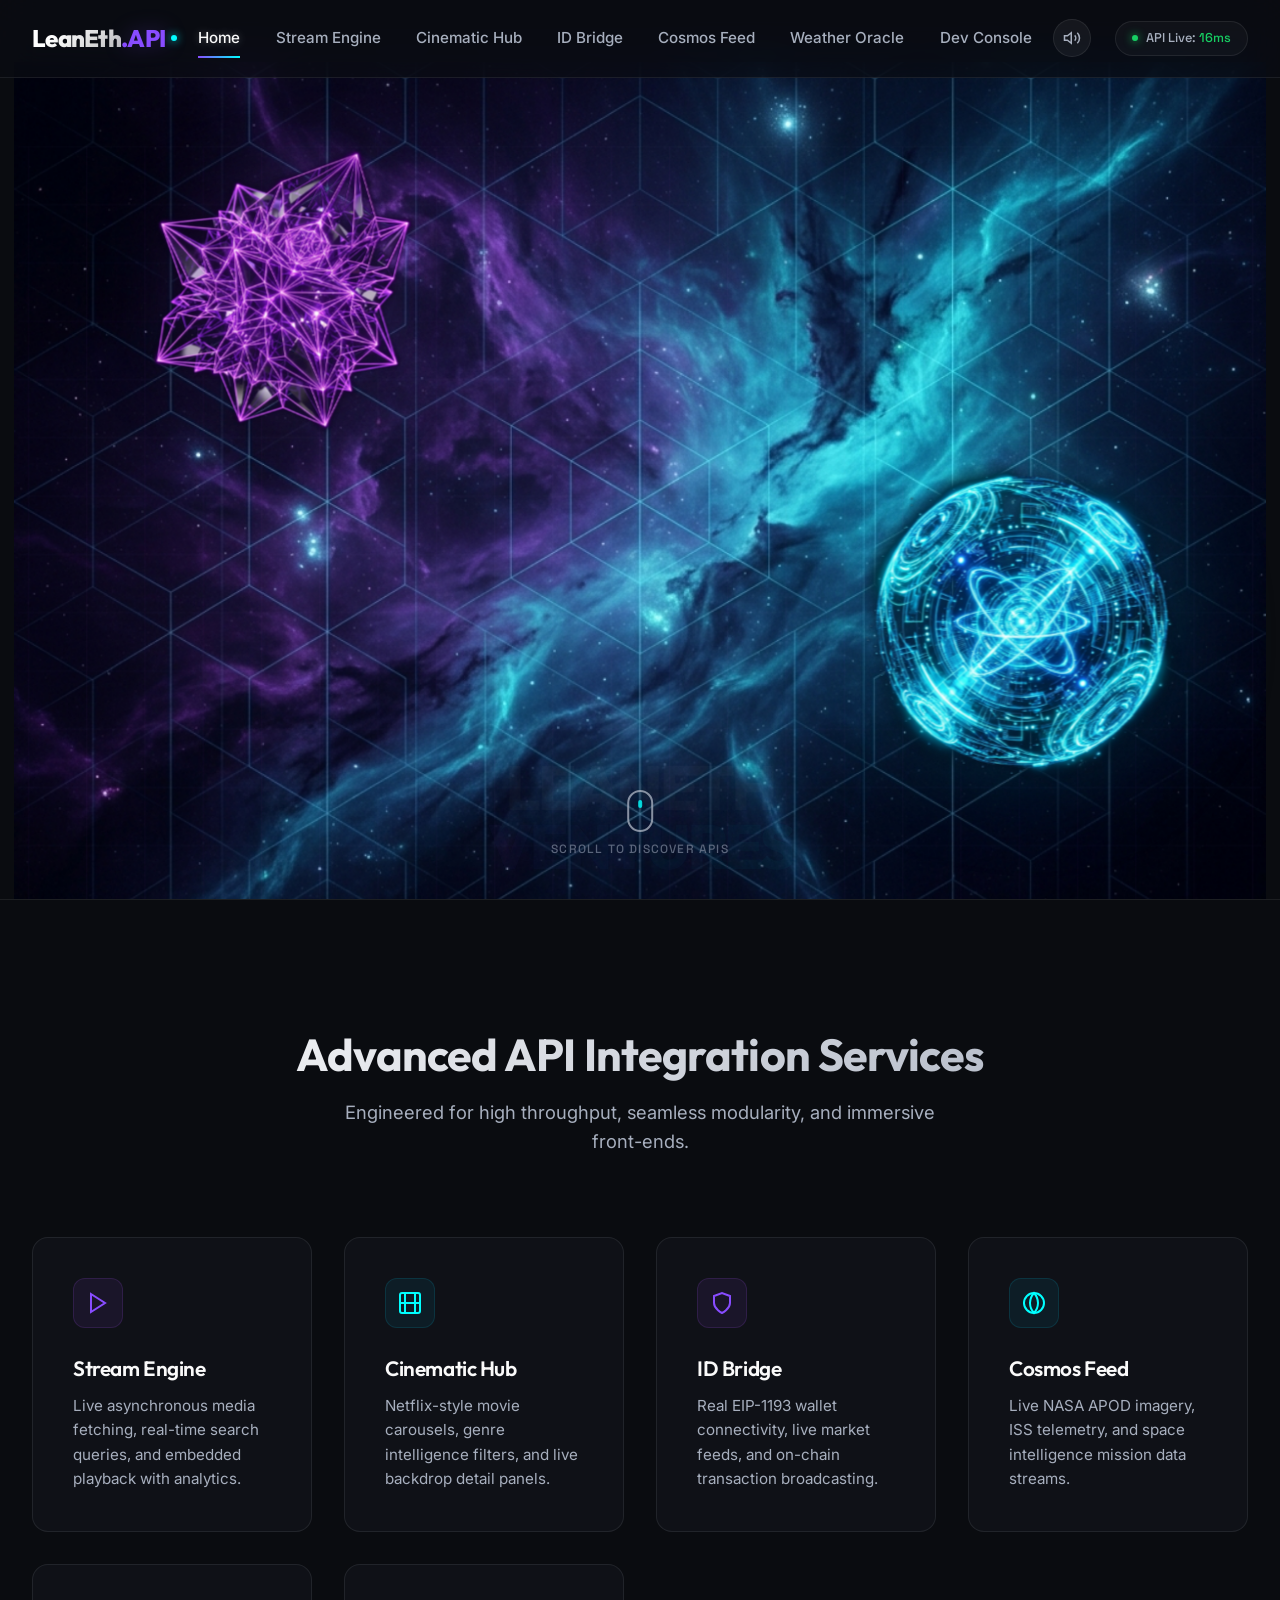
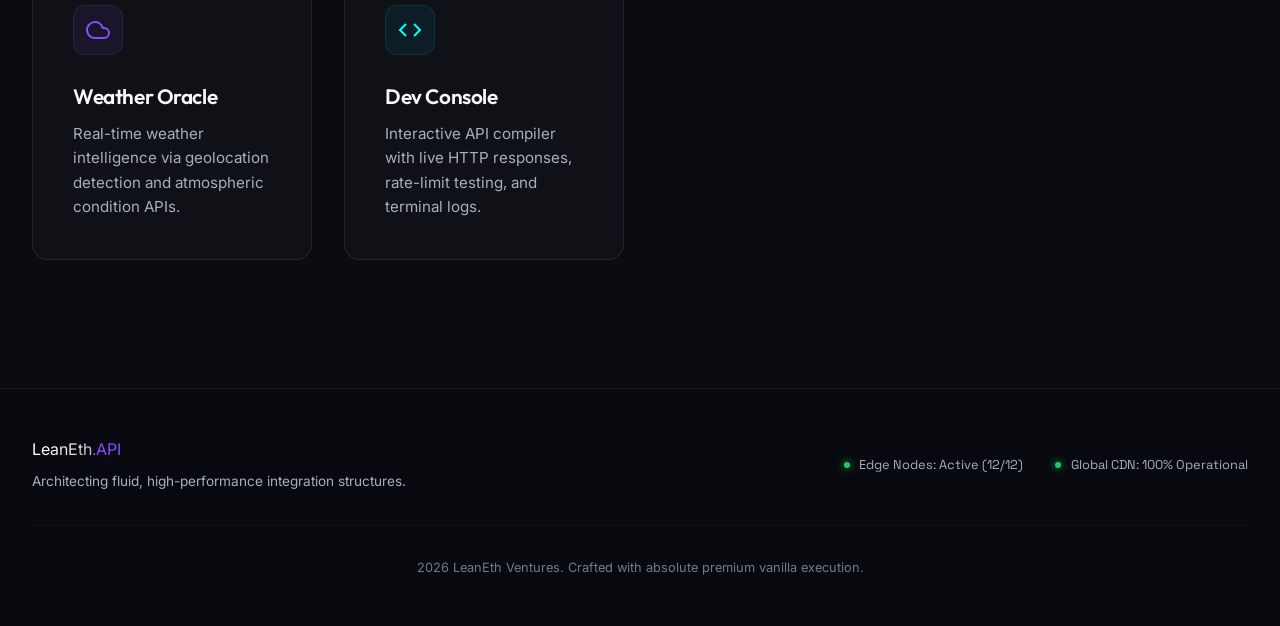
==== commit 54c5ce56: "feat id-bridge: add VeriFayda 2.0 identity fields - Fayda ID, API 1, Token with connect/disconnect t" ====
--- a/index_live.html
+++ b/index_live.html
@@ -232,7 +232,7 @@
         <!-- IDENTITY BRIDGE -->
         <section id="identity" class="view-panel">
             <div class="dashboard-wrapper">
-                <div class="dashboard-header"><div><span class="badge badge-purple">Web3 EIP-1193 JSON-RPC</span><h1>Decentralized Identity Bridge</h1><p>Real EVM wallet connections, live CoinGecko feeds, and on-chain transaction broadcasting.</p></div><button id="web3-connect-btn" class="btn btn-primary btn-glow">Connect Wallet</button></div>
+                <div class="dashboard-header"><div><span class="badge badge-purple">Web3 EIP-1193 + VeriFayda 2.0</span><h1>Decentralized Identity Bridge</h1><p>Real EVM wallet connections, VeriFayda 2.0 (eSignet) OIDC identity, and live CoinGecko market feeds.</p></div><button id="web3-connect-btn" class="btn btn-primary btn-glow">Connect Wallet</button></div>
                 <div class="web3-grid">
                     <div class="grid-card wallet-status-card">
                         <div class="card-header-accent font-space"><h3>WALLET IDENTITY</h3><span class="wallet-badge" id="wallet-connected-badge">DISCONNECTED</span></div>
@@ -242,9 +242,15 @@
                             <div class="wallet-stat-row"><span class="label">Balance</span><span class="val text-glow" id="wallet-balance-val">0.00 ETH</span></div>
                             <div class="wallet-stat-row"><span class="label">Network</span><span class="val text-cyan" id="wallet-network-val">Not Connected</span></div>
                             <div class="wallet-stat-row"><span class="label">Chain ID</span><span class="val font-mono" id="wallet-chain-val">-</span></div>
+                            <div class="wallet-stat-row"><span class="label">Fayda ID</span><span class="val font-mono" id="fayda-id-val">-</span></div>
+                            <div class="wallet-stat-row"><span class="label">Fayda API 1</span><span class="val text-muted" id="fayda-api1-val">VeriFayda 2.0 OIDC</span></div>
+                            <div class="wallet-stat-row"><span class="label">Fayda Token</span><span class="val text-muted" id="fayda-token-val">-</span></div>
                             <div class="wallet-actions hidden" id="wallet-actions-section">
                                 <button class="btn btn-secondary btn-full" id="web3-sign-btn">Sign Auth Message</button>
                                 <button class="btn btn-primary btn-full btn-glow" id="web3-send-btn">Send Test Tx</button>
+                            </div>
+                            <div class="fayda-actions" id="fayda-actions-section">
+                                <button class="btn btn-secondary btn-full" id="fayda-connect-btn">Connect Fayda ID</button>
                             </div>
                         </div>
                     </div>
--- a/css/api-panels.css
+++ b/css/api-panels.css
@@ -379,19 +379,16 @@
 
 /* Hero Dots */
 .cinema-hero-dots {
-    position: absolute;
-    bottom: 5rem;
-    right: 2rem;
-    display: flex;
+    display: flex;
+    justify-content: center;
     gap: 0.4rem;
     z-index: 3;
-    max-width: 40%;
+    padding: 0.75rem 0 1.5rem;
     overflow-x: auto;
     overflow-y: hidden;
     scrollbar-width: none;
     -webkit-overflow-scrolling: touch;
     touch-action: pan-x;
-    padding: 0.3rem 0;
 }
 
 .cinema-hero-dots::-webkit-scrollbar {
@@ -839,6 +836,16 @@
     font-weight: 500;
 }
 
+.extra-link {
+    color: var(--accent-purple);
+    text-decoration: none;
+    transition: opacity 0.2s;
+}
+.extra-link:hover {
+    opacity: 0.7;
+    text-decoration: underline;
+}
+
 .cinema-cast-section {
     margin-top: 2rem;
     min-height: 220px;
@@ -912,10 +919,21 @@
     text-overflow: ellipsis;
 }
 
+.cast-dept {
+    font-size: 0.65rem;
+    color: var(--accent-purple);
+    opacity: 0.7;
+    white-space: nowrap;
+    overflow: hidden;
+    text-overflow: ellipsis;
+    margin-top: 0.15rem;
+}
+
 /* Player */
 .movie-player-wrap {
+    position: relative;
     width: 100%;
-    aspect-ratio: 16 / 9;
+    padding-top: 56.25%; /* 16:9 Aspect Ratio */
     background: #000;
     border-radius: var(--radius-sm);
     overflow: hidden;
@@ -924,6 +942,9 @@
 }
 
 .movie-player-wrap iframe {
+    position: absolute;
+    top: 0;
+    left: 0;
     width: 100%;
     height: 100%;
     border: 0;
@@ -954,9 +975,7 @@
         -webkit-line-clamp: 2;
     }
     .cinema-hero-dots {
-        bottom: 2rem;
-        right: 1.5rem;
-        max-width: 60%;
+        padding: 0.5rem 0 1rem;
     }
     .cinema-overlay-body {
         flex-direction: column;
@@ -1021,6 +1040,12 @@
    WEB3 CRYPTO BRIDGE
    ========================================== */
 
+.web3-grid {
+    display: grid;
+    grid-template-columns: repeat(12, 1fr);
+    gap: 2rem;
+}
+
 .web3-grid .wallet-status-card {
     grid-column: span 5;
 }
@@ -1075,6 +1100,26 @@
     gap: 0.8rem;
     margin-top: 1rem;
     animation: cardEntrance 0.5s ease both;
+}
+
+.fayda-actions {
+    margin-top: 1rem;
+    border-top: 1px solid rgba(255,255,255,0.06);
+    padding-top: 1rem;
+}
+
+.fayda-actions .btn {
+    font-size: 0.8rem;
+}
+
+.btn-danger {
+    background: rgba(239, 68, 68, 0.15);
+    color: #ef4444;
+    border: 1px solid rgba(239, 68, 68, 0.3);
+}
+
+.btn-danger:hover {
+    background: rgba(239, 68, 68, 0.25);
 }
 
 /* Price tickers */
@@ -1321,6 +1366,12 @@
 /* ==========================================
    DEVELOPER API SANDBOX
    ========================================== */
+
+.sandbox-grid {
+    display: grid;
+    grid-template-columns: repeat(12, 1fr);
+    gap: 2rem;
+}
 
 .sandbox-grid .control-card {
     grid-column: span 5;
@@ -1800,6 +1851,7 @@
     .cast-img { width: 64px; height: 64px; }
     .cast-name { font-size: 0.7rem; }
     .cast-role { font-size: 0.6rem; }
+    .cast-dept { font-size: 0.55rem; }
 }
 
 @media (max-width: 480px) {
@@ -1818,6 +1870,7 @@
     .cast-img { width: 54px; height: 54px; }
     .cast-name { font-size: 0.65rem; }
     .cast-role { font-size: 0.55rem; }
+    .cast-dept { font-size: 0.5rem; }
     .trailer-item { width: 160px; }
     .poster-item { width: 90px; }
     .cinema-search { flex-direction: column; gap: 0.4rem; }
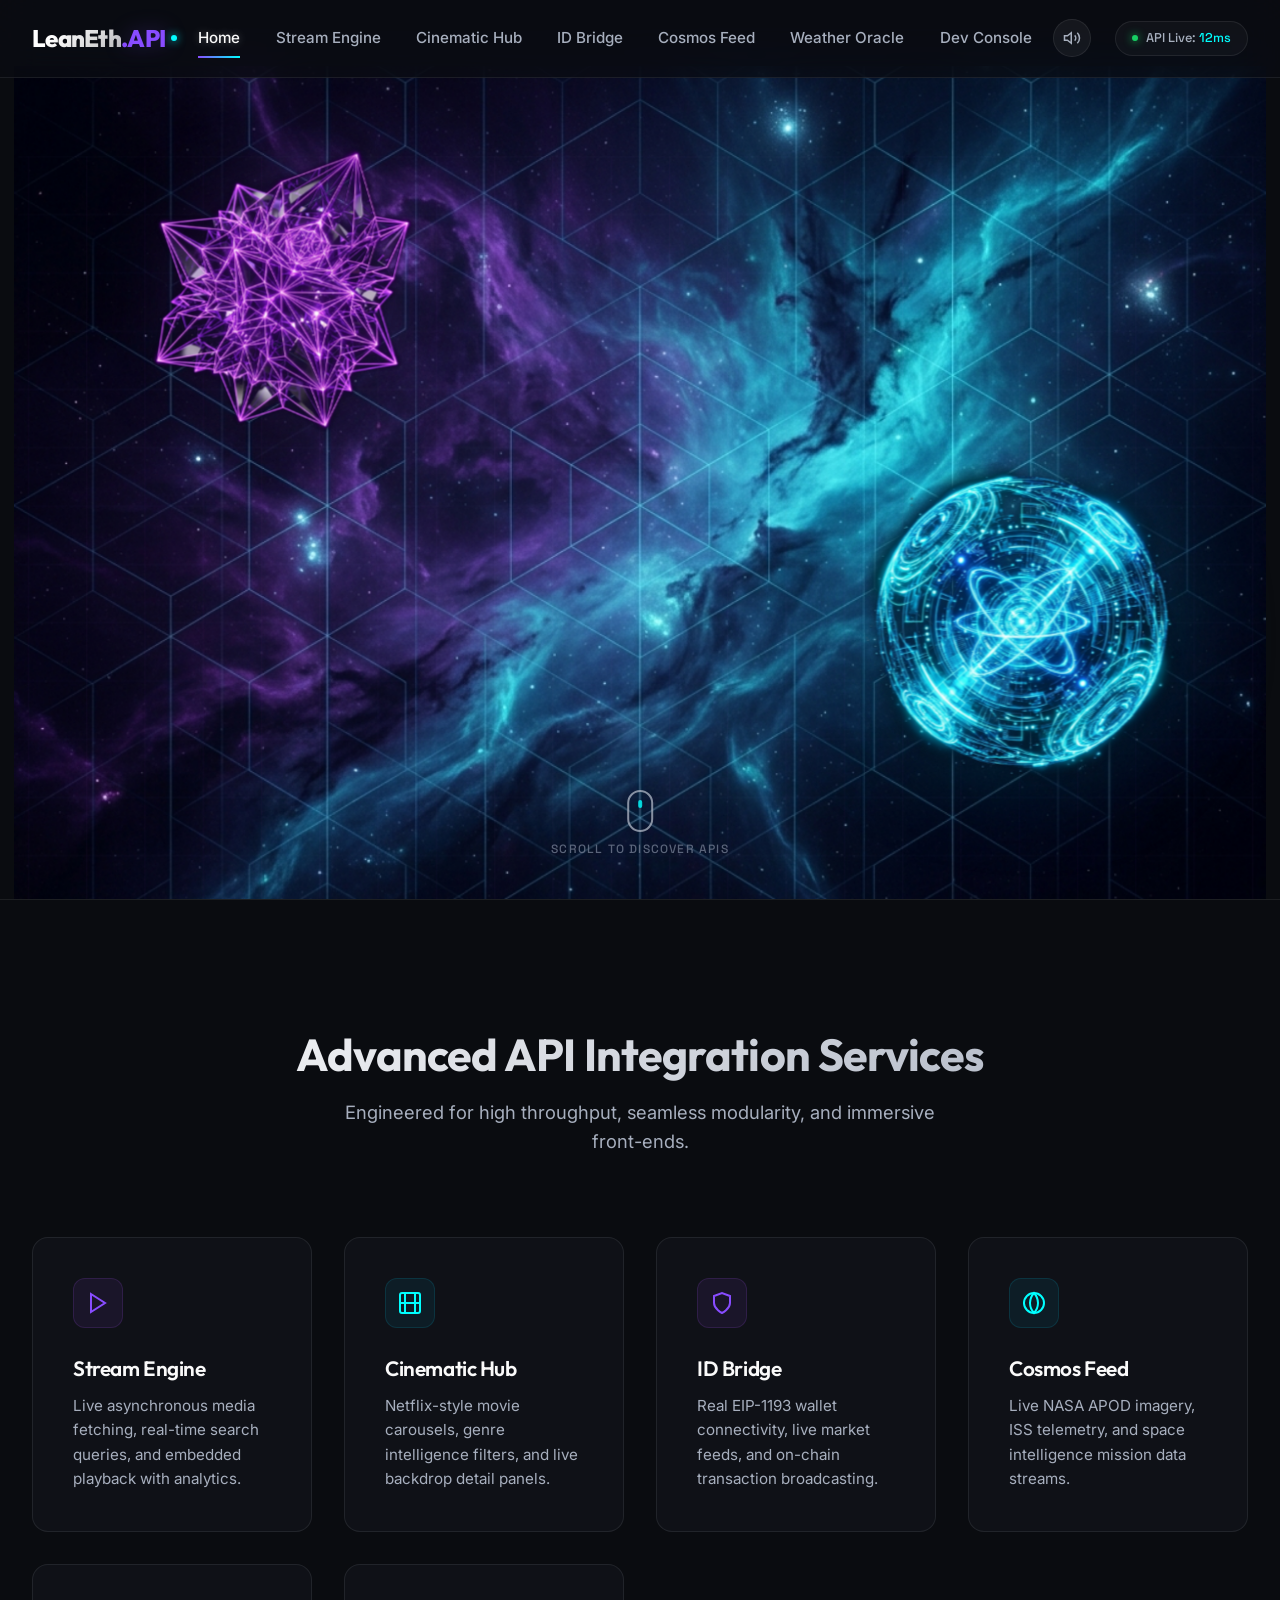
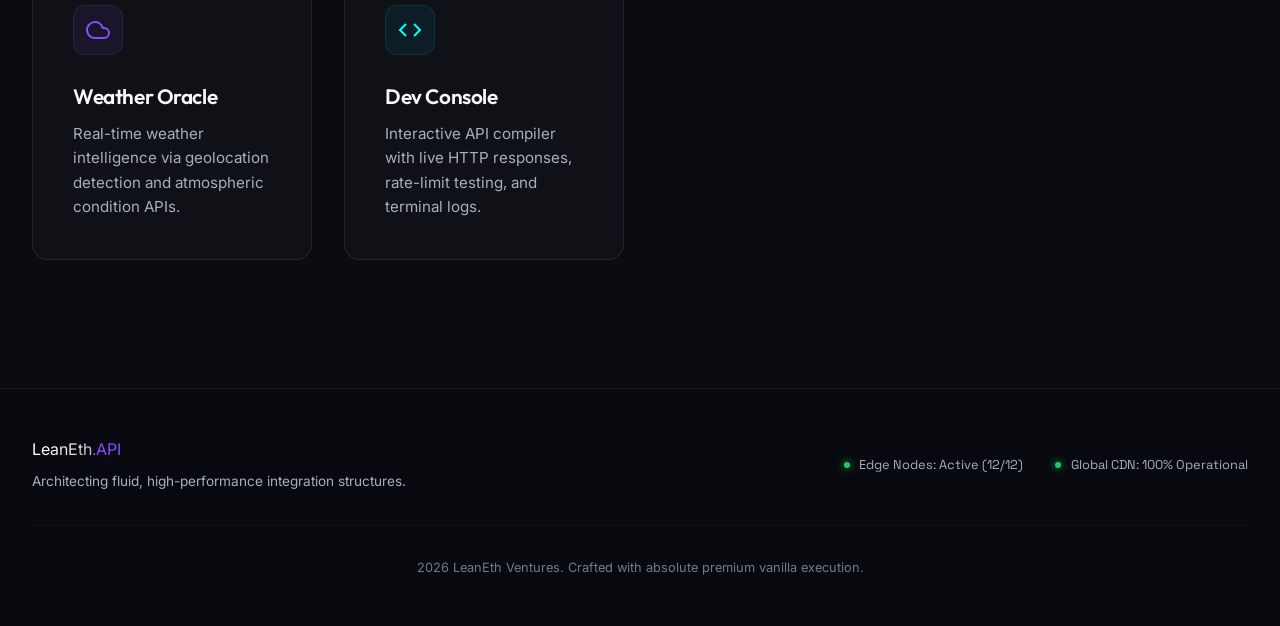
==== commit a080885a: "fix weather: remove vendor name references from UI labels" ====
--- a/index_live.html
+++ b/index_live.html
@@ -350,7 +350,7 @@
         <!-- WEATHER ORACLE -->
         <section id="weather" class="view-panel">
             <div class="dashboard-wrapper">
-                <div class="dashboard-header"><div><span class="badge badge-cyan">OpenWeatherMap Geolocation API</span><h1>Weather Oracle</h1><p>Real-time atmospheric intelligence via auto-detected geolocation and meteorological data streams.</p></div><div class="dashboard-actions"><input type="text" id="weather-city-input" placeholder="Search city..." class="search-input" style="max-width:220px"><button id="weather-search-btn" class="btn btn-primary">Search</button><button id="weather-geo-btn" class="btn btn-secondary">My Location</button></div></div>
+                <div class="dashboard-header"><div><span class="badge badge-cyan">Geolocation &amp; Meteorological API</span><h1>Weather Oracle</h1><p>Real-time atmospheric intelligence via auto-detected geolocation and meteorological data streams.</p></div><div class="dashboard-actions"><input type="text" id="weather-city-input" placeholder="Search city..." class="search-input" style="max-width:220px"><button id="weather-search-btn" class="btn btn-primary">Search</button><button id="weather-geo-btn" class="btn btn-secondary">My Location</button></div></div>
                 <div class="weather-grid">
                     <div class="grid-card weather-main-card">
                         <div class="weather-hero" id="weather-hero">
@@ -371,11 +371,11 @@
                         </div>
                     </div>
                     <div class="grid-card forecast-card">
-                        <div class="card-header-accent font-space"><h3>5-DAY FORECAST</h3><span class="api-ping-indicator">OpenWeatherMap</span></div>
+                        <div class="card-header-accent font-space"><h3>5-DAY FORECAST</h3><span class="api-ping-indicator">Active</span></div>
                         <div class="forecast-list" id="forecast-list"><div class="tx-log-item text-muted">Enable location or search a city...</div></div>
                     </div>
                     <div class="grid-card geo-card">
-                        <div class="card-header-accent font-space"><h3>IP GEOLOCATION - ipapi.co</h3><span class="api-ping-indicator">Live</span></div>
+                        <div class="card-header-accent font-space"><h3>IP GEOLOCATION</h3><span class="api-ping-indicator">Live</span></div>
                         <div class="geo-body" id="geo-body">
                             <div class="wallet-stat-row"><span class="label">IP Address</span><span class="val font-mono text-cyan" id="geo-ip">Detecting...</span></div>
                             <div class="wallet-stat-row"><span class="label">Country</span><span class="val" id="geo-country">-</span></div>
--- a/css/api-panels.css
+++ b/css/api-panels.css
@@ -1122,6 +1122,365 @@
     background: rgba(239, 68, 68, 0.25);
 }
 
+/* ==========================================
+   COSMOS INTELLIGENCE FEED
+   ========================================== */
+
+.cosmos-grid {
+    display: grid;
+    grid-template-columns: 1.6fr 1fr;
+    gap: 1.5rem;
+}
+
+.cosmos-grid .apod-main-card {
+    grid-column: 1 / 2;
+    grid-row: 1 / 3;
+}
+
+.cosmos-grid .iss-card {
+    grid-column: 2 / 3;
+    grid-row: 1 / 2;
+}
+
+.cosmos-grid .space-news-card {
+    grid-column: 2 / 3;
+    grid-row: 2 / 3;
+}
+
+.apod-image-container {
+    position: relative;
+    width: 100%;
+    border-radius: var(--radius-sm);
+    overflow: hidden;
+    background: rgba(0,0,0,0.3);
+    min-height: 350px;
+}
+
+.apod-image-container .apod-img,
+.apod-image-container .apod-video {
+    width: 100%;
+    height: auto;
+    display: block;
+    border-radius: var(--radius-sm);
+}
+
+.apod-loading {
+    display: flex;
+    flex-direction: column;
+    align-items: center;
+    justify-content: center;
+    min-height: 300px;
+    gap: 1rem;
+    color: var(--text-muted);
+}
+
+.cosmos-spinner {
+    width: 40px;
+    height: 40px;
+    border: 3px solid rgba(255,255,255,0.05);
+    border-top-color: var(--accent-cyan);
+    border-radius: 50%;
+    animation: spin 1s linear infinite;
+}
+
+@keyframes spin {
+    to { transform: rotate(360deg); }
+}
+
+.apod-meta {
+    padding: 1.5rem 0;
+}
+
+.apod-meta-header {
+    display: flex;
+    gap: 0.6rem;
+    margin-bottom: 1rem;
+}
+
+.apod-meta h2 {
+    font-size: 1.3rem;
+    font-weight: 700;
+    margin-bottom: 0.8rem;
+}
+
+.apod-explanation {
+    font-size: 0.9rem;
+    line-height: 1.7;
+    color: var(--text-muted);
+    margin-bottom: 0.5rem;
+}
+
+.apod-copyright {
+    font-size: 0.8rem;
+}
+
+.iss-body {
+    display: flex;
+    flex-direction: column;
+    gap: 1rem;
+}
+
+.iss-visual {
+    display: flex;
+    align-items: center;
+    justify-content: center;
+    gap: 1.5rem;
+    padding: 1rem 0;
+}
+
+.earth-icon {
+    font-size: 3rem;
+}
+
+.iss-orbit-ring {
+    position: relative;
+    width: 100px;
+    height: 100px;
+    border: 2px solid rgba(103,232,249,0.2);
+    border-radius: 50%;
+    display: flex;
+    align-items: center;
+    justify-content: center;
+}
+
+.iss-dot {
+    position: absolute;
+    font-size: 1.2rem;
+    transition: transform 0.3s ease;
+    will-change: transform;
+}
+
+.iss-stats {
+    display: flex;
+    flex-direction: column;
+    gap: 0.3rem;
+}
+
+.iss-stats .wallet-stat-row {
+    padding: 0.4rem 0;
+}
+
+.space-news-list {
+    display: flex;
+    flex-direction: column;
+    gap: 0.5rem;
+    max-height: 300px;
+    overflow-y: auto;
+}
+
+.space-news-item {
+    display: block;
+    padding: 0.7rem;
+    border-radius: var(--radius-sm);
+    background: rgba(255,255,255,0.02);
+    border: 1px solid rgba(255,255,255,0.04);
+    text-decoration: none;
+    transition: background 0.2s;
+    cursor: pointer;
+}
+
+.space-news-item:hover {
+    background: rgba(255,255,255,0.05);
+}
+
+.news-source {
+    font-size: 0.7rem;
+    color: var(--accent-cyan);
+    margin-bottom: 0.2rem;
+    text-transform: uppercase;
+    letter-spacing: 0.06em;
+}
+
+.news-headline {
+    font-size: 0.8rem;
+    font-weight: 500;
+    line-height: 1.4;
+}
+
+@media (max-width: 768px) {
+    .cosmos-grid {
+        grid-template-columns: 1fr;
+    }
+    .cosmos-grid .apod-main-card { grid-column: 1; grid-row: auto; }
+    .cosmos-grid .iss-card { grid-column: 1; grid-row: auto; }
+    .cosmos-grid .space-news-card { grid-column: 1; grid-row: auto; }
+}
+
+/* ==========================================
+   WEATHER ORACLE
+   ========================================== */
+
+.weather-grid {
+    display: grid;
+    grid-template-columns: 1.6fr 1fr;
+    gap: 1.5rem;
+}
+
+.weather-grid .weather-main-card {
+    grid-column: 1 / 2;
+    grid-row: 1 / 3;
+}
+
+.weather-grid .forecast-card {
+    grid-column: 2 / 3;
+    grid-row: 1 / 2;
+}
+
+.weather-grid .geo-card {
+    grid-column: 2 / 3;
+    grid-row: 2 / 3;
+}
+
+.weather-hero {
+    min-height: 280px;
+    display: flex;
+    align-items: center;
+    justify-content: center;
+}
+
+.weather-loading {
+    display: flex;
+    flex-direction: column;
+    align-items: center;
+    justify-content: center;
+    gap: 1rem;
+    color: var(--text-muted);
+    min-height: 200px;
+}
+
+.weather-display {
+    text-align: center;
+    padding: 1rem 0;
+}
+
+.weather-icon-huge {
+    font-size: 4rem;
+    margin-bottom: 0.5rem;
+    filter: drop-shadow(0 0 15px rgba(103,232,249,0.3));
+}
+
+.weather-temp-block {
+    margin-bottom: 0.5rem;
+}
+
+.weather-temp {
+    font-size: 3rem;
+    font-weight: 800;
+    line-height: 1;
+    display: block;
+}
+
+.weather-feels {
+    font-size: 0.9rem;
+    color: var(--text-muted);
+    margin-top: 0.3rem;
+}
+
+.weather-location-block h2 {
+    font-size: 1.4rem;
+    font-weight: 700;
+    margin-bottom: 0.2rem;
+}
+
+.weather-location-block p {
+    font-size: 0.9rem;
+}
+
+.weather-stats-row {
+    display: grid;
+    grid-template-columns: repeat(3, 1fr);
+    gap: 1rem;
+    padding: 1.5rem 0 0;
+    border-top: 1px solid rgba(255,255,255,0.06);
+    margin-top: 1rem;
+}
+
+.w-stat {
+    text-align: center;
+    padding: 0.6rem;
+    background: rgba(255,255,255,0.02);
+    border-radius: var(--radius-sm);
+    border: 1px solid rgba(255,255,255,0.04);
+}
+
+.w-label {
+    display: block;
+    font-size: 0.65rem;
+    text-transform: uppercase;
+    letter-spacing: 0.08em;
+    color: var(--text-muted);
+    margin-bottom: 0.3rem;
+}
+
+.w-val {
+    font-size: 0.95rem;
+    font-weight: 600;
+}
+
+.forecast-list {
+    display: flex;
+    flex-direction: column;
+    gap: 0.4rem;
+}
+
+.forecast-day {
+    display: flex;
+    align-items: center;
+    justify-content: space-between;
+    padding: 0.6rem 0.8rem;
+    border-radius: var(--radius-sm);
+    background: rgba(255,255,255,0.02);
+    border: 1px solid rgba(255,255,255,0.04);
+}
+
+.forecast-day-name {
+    font-size: 0.85rem;
+    font-weight: 600;
+    min-width: 40px;
+}
+
+.forecast-day-icon {
+    font-size: 1.3rem;
+}
+
+.forecast-day-temps {
+    font-size: 0.85rem;
+    font-weight: 500;
+}
+
+.forecast-high {
+    color: var(--text-primary);
+}
+
+.forecast-low {
+    color: var(--text-muted);
+    margin-left: 0.4rem;
+}
+
+.geo-body {
+    display: flex;
+    flex-direction: column;
+    gap: 0.2rem;
+}
+
+.geo-body .wallet-stat-row {
+    padding: 0.35rem 0;
+}
+
+@media (max-width: 768px) {
+    .weather-grid {
+        grid-template-columns: 1fr;
+    }
+    .weather-grid .weather-main-card { grid-column: 1; grid-row: auto; }
+    .weather-grid .forecast-card { grid-column: 1; grid-row: auto; }
+    .weather-grid .geo-card { grid-column: 1; grid-row: auto; }
+    .weather-stats-row {
+        grid-template-columns: repeat(2, 1fr);
+    }
+    .weather-temp { font-size: 2.2rem; }
+    .weather-icon-huge { font-size: 3rem; }
+}
+
 /* Price tickers */
 .market-prices {
     display: flex;
